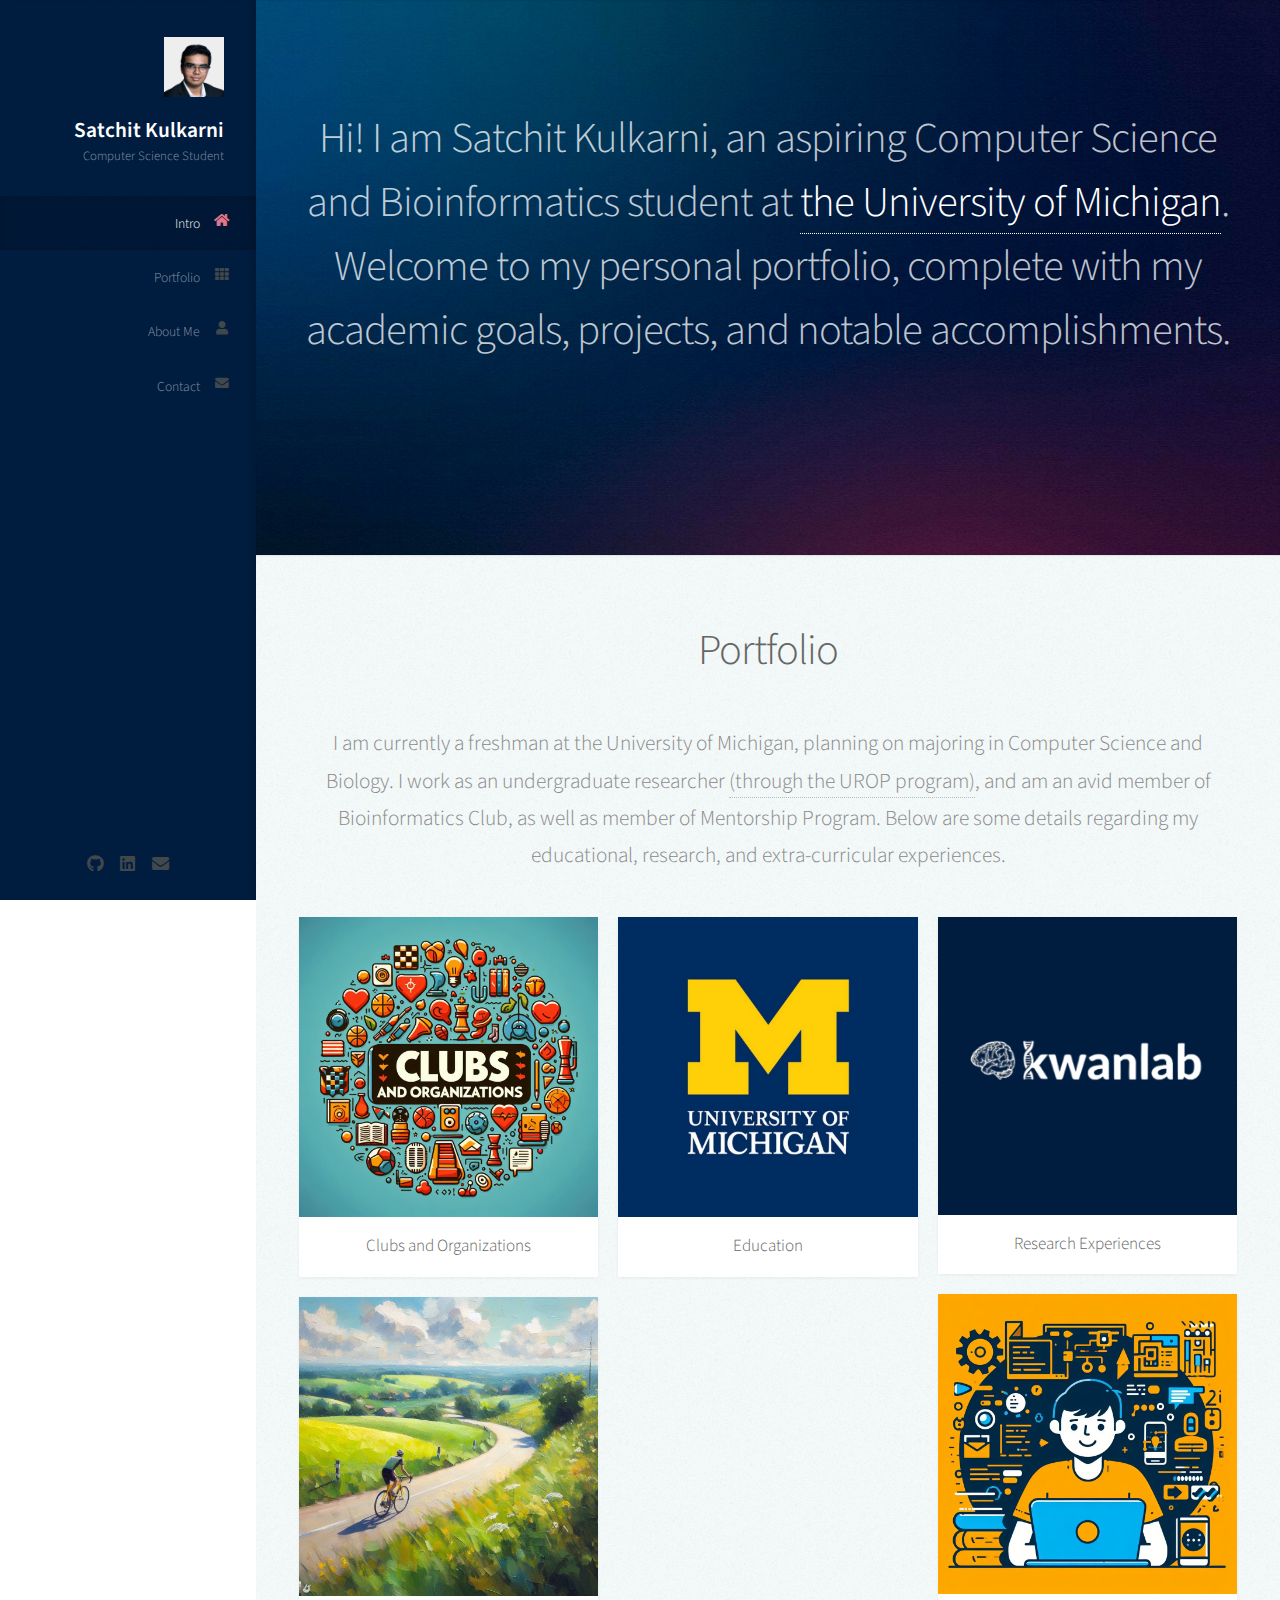
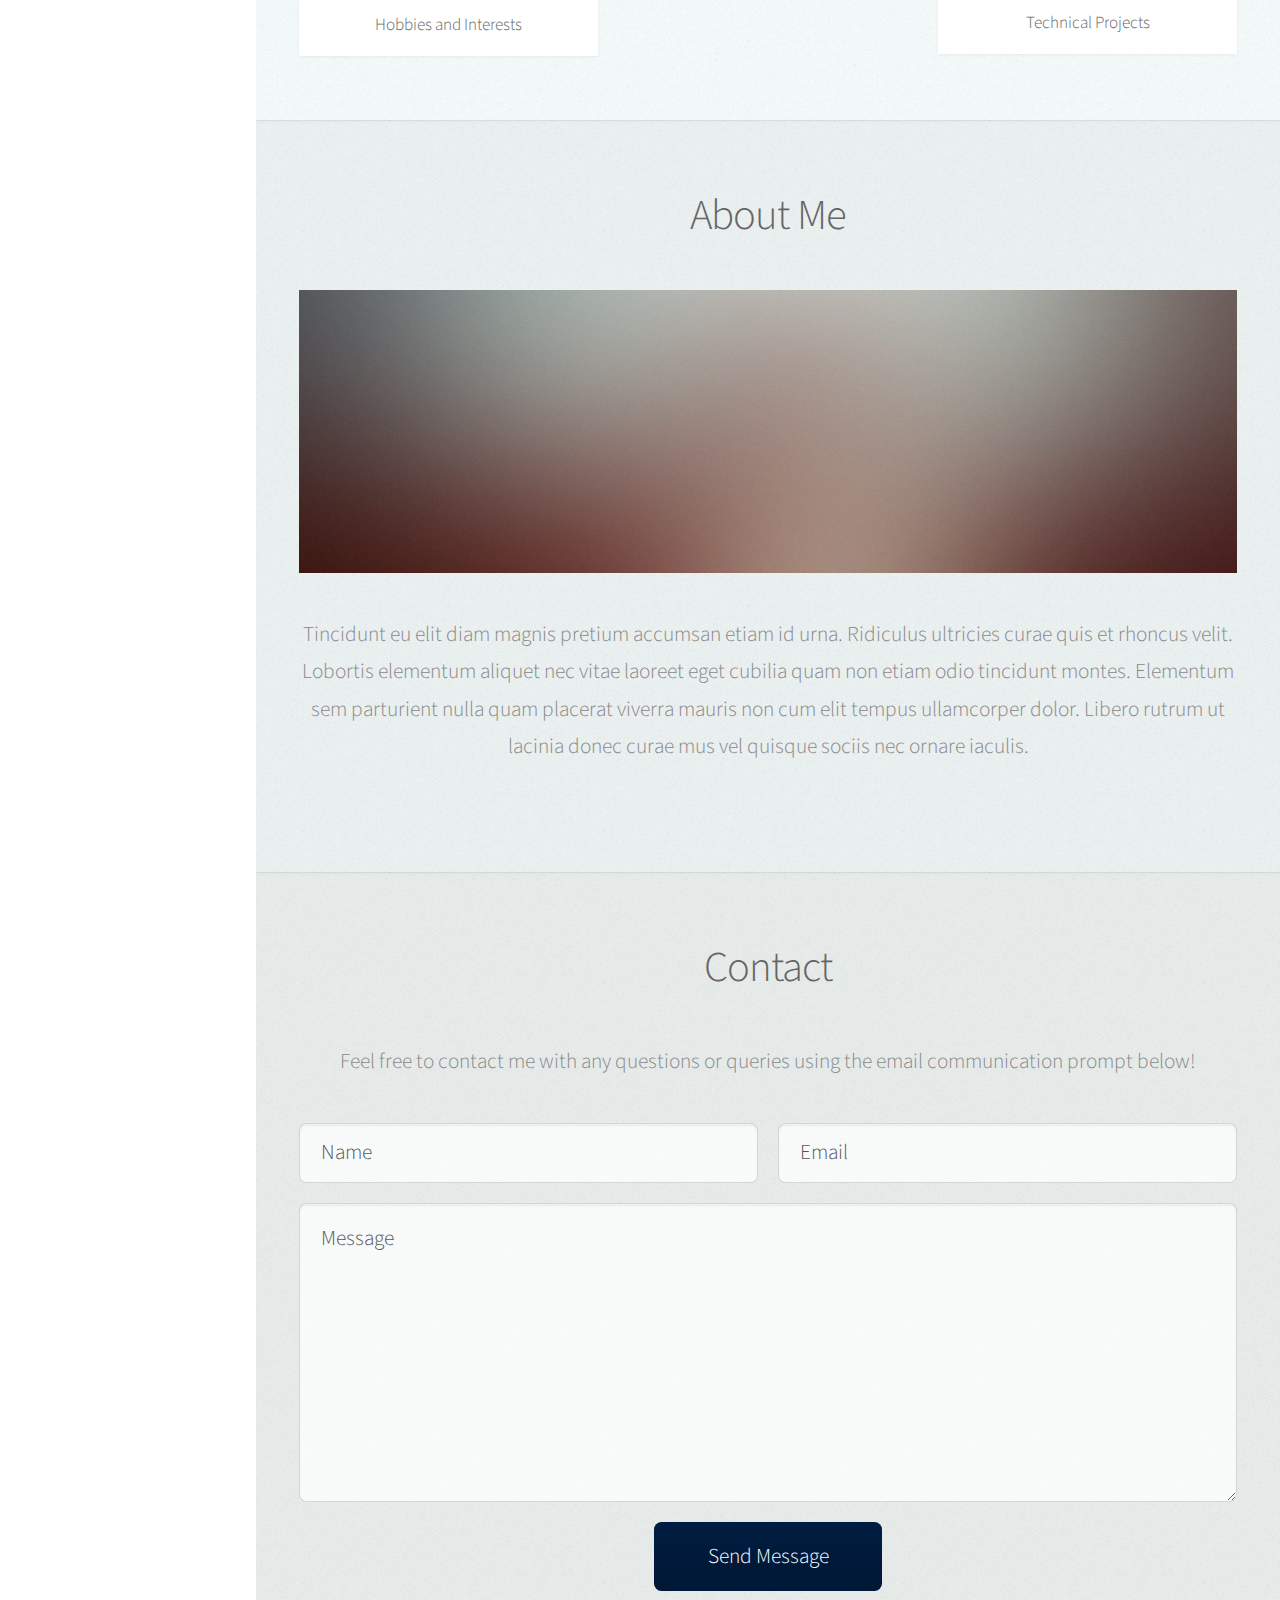
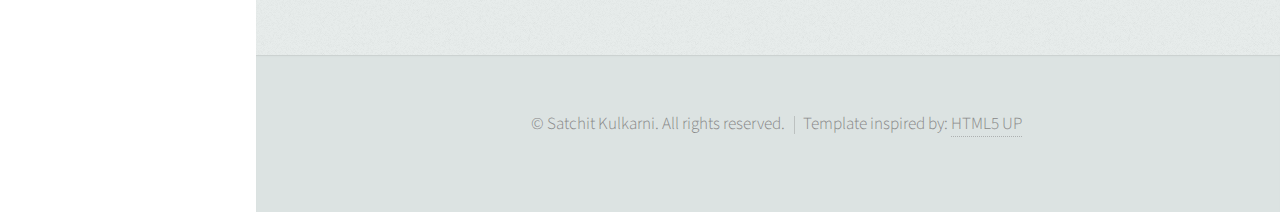
==== index.html @ 72111e25 "contact text edit" ====
<!DOCTYPE HTML>
<!--
	Prologue by HTML5 UP
	html5up.net | @ajlkn
	Free for personal and commercial use under the CCA 3.0 license (html5up.net/license)
-->
<html>
	<head>
		<title>Satchit Kulkarni</title>
		<meta charset="utf-8" />
		<meta name="viewport" content="width=device-width, initial-scale=1, user-scalable=no" />
		<link rel="stylesheet" href="assets/css/main.css" />
	</head>
	<body class="is-preload">

		<!-- Header -->
			<div id="header">

				<div class="top">

					<!-- Logo -->
						<div id="logo">
							<span class="image avatar48"><img src="images/avatar.png" alt="" /></span>
							<h1 id="title">Satchit Kulkarni</h1>
							<p>Computer Science Student</p>
						</div>

					<!-- Nav -->
						<nav id="nav">
							<ul>
								<li><a href="#top" id="top-link"><span class="icon solid fa-home">Intro</span></a></li>
								<li><a href="#portfolio" id="portfolio-link"><span class="icon solid fa-th">Portfolio</span></a></li>
								<li><a href="#about" id="about-link"><span class="icon solid fa-user">About Me</span></a></li>
								<li><a href="#contact" id="contact-link"><span class="icon solid fa-envelope">Contact</span></a></li>
							</ul>
						</nav>

				</div>

				<div class="bottom">

					<!-- Social Icons -->
						<ul class="icons">
							<li><a href="https://github.com/SatchitK" class="icon brands fa-github"><span class="label">Github</span></a></li>
							<li><a href="https://www.linkedin.com/in/satchitk/" class="icon brands fa-linkedin"><span class="label">Linkedin</span></a></li>
							<li><a href="mailto:satchit.pk@gmail.com" class="icon solid fa-envelope"><span class="label">Email</span></a></li>
						</ul>

				</div>

			</div>

		<!-- Main -->
			<div id="main">

				<!-- Intro -->
					<section id="top" class="one dark cover">
						<div class="container">

							<header>
								<h2 class="alt">Hi! I am Satchit Kulkarni</strong>, an aspiring Computer Science and Bioinformatics student at 
									 <a href="https://umich.edu/">the University of Michigan</a>.</a>
								<p>Welcome to my personal portfolio, complete with my academic goals, projects, and notable accomplishments. </p>
							</header>

							<!-- <footer>
								<a href="#portfolio" class="button scrolly">Portfolio</a>
							</footer> -->

						</div>
					</section>

				<!-- Portfolio -->
					<section id="portfolio" class="two">
						<div class="container">

							<header>
								<h2>Portfolio</h2>
							</header>

							<p>I am currently a freshman at the University of Michigan, planning on majoring in Computer Science and Biology. I work as an 
								undergraduate researcher <a href="https://lsa.umich.edu/urop">(through the UROP program)</a>, and am an avid member of Bioinformatics Club, 
								as well as member of Mentorship Program. Below are some details regarding my educational, research, and extra-curricular experiences.
							</p>

							<div class="row">
								<div class="col-4 col-12-mobile">
									<article class="item">
										<a href="#" class="image fit"><img src="images/clubs_orgs_logo.jpeg" alt="" /></a>
										<header>
											<h3>Clubs and Organizations</h3>
										</header>
									</article>
									<article class="item">
										<a href="#" class="image fit"><img src="images/hobbies_interests.jpeg" alt="" /></a>
										<header>
											<h3>Hobbies and Interests</h3>
										</header>
									</article>
								</div>
								<div class="col-4 col-12-mobile">
									<article class="item">
										<a href="#" class="image fit"><img src="images/umich_logo.jpg" alt="" /></a>
										<header>
											<h3>Education</h3>
										</header>
									</article>
									<!-- <article class="item">
										<a href="#" class="image fit"><img src="images/pic05.jpg" alt="" /></a>
										<header>
											<h3></h3>
										</header>
									</article> -->
								</div>
								<div class="col-4 col-12-mobile">
									<article class="item">
										<a href="#" class="image fit"><img src="images/kwanlab_logo.png" alt="" /></a>
										<header>
											<h3>Research Experiences</h3>
										</header>
									</article>
									<article class="item">
										<a href="#" class="image fit"><img src="images/technical_projects.jpeg" alt="" /></a>
										<header>
											<h3>Technical Projects</h3>
										</header>
									</article>
								</div>
							</div>

						</div>
					</section>

				<!-- About Me -->
					<section id="about" class="three">
						<div class="container">

							<header>
								<h2>About Me</h2>
							</header>

							<a href="#" class="image featured"><img src="images/pic08.jpg" alt="" /></a>

							<p>Tincidunt eu elit diam magnis pretium accumsan etiam id urna. Ridiculus
							ultricies curae quis et rhoncus velit. Lobortis elementum aliquet nec vitae
							laoreet eget cubilia quam non etiam odio tincidunt montes. Elementum sem
							parturient nulla quam placerat viverra mauris non cum elit tempus ullamcorper
							dolor. Libero rutrum ut lacinia donec curae mus vel quisque sociis nec
							ornare iaculis.</p>

						</div>
					</section>

				<!-- Contact -->
					<section id="contact" class="four">
						<div class="container">

							<header>
								<h2>Contact</h2>
							</header>

							<p>Feel free to contact me with any questions or queries using the email communication
								prompt below!
							</p>

							<form action="https://formsubmit.co/satchit.pk@gmail.com" method="POST">
								<div class="row">
									<div class="col-6 col-12-mobile"><input type="text" name="name" placeholder="Name" /></div>
									<div class="col-6 col-12-mobile"><input type="text" name="email" placeholder="Email" /></div>
									<div class="col-12">
										<textarea name="message" placeholder="Message"></textarea>
									</div>
									<div class="col-12">
										<input type="submit" value="Send Message" />
									</div>
								</div>
							</form>

						</div>
					</section>

			</div>

		<!-- Footer -->
			<div id="footer">

				<!-- Copyright -->
					<ul class="copyright">
						<li>&copy; Satchit Kulkarni. All rights reserved.</li><li>Template inspired by: <a href="http://html5up.net">HTML5 UP</a></li>
					</ul>

			</div>

		<!-- Scripts -->
			<script src="assets/js/jquery.min.js"></script>
			<script src="assets/js/jquery.scrolly.min.js"></script>
			<script src="assets/js/jquery.scrollex.min.js"></script>
			<script src="assets/js/browser.min.js"></script>
			<script src="assets/js/breakpoints.min.js"></script>
			<script src="assets/js/util.js"></script>
			<script src="assets/js/main.js"></script>

	</body>
</html>
---- assets/css/main.css ----
@import url("fontawesome-all.min.css");
@import url("https://fonts.googleapis.com/css?family=Source+Sans+Pro:300,300italic,400,600");

/*
	Prologue by HTML5 UP
	html5up.net | @ajlkn
	Free for personal and commercial use under the CCA 3.0 license (html5up.net/license)
*/

html, body, div, span, applet, object,
iframe, h1, h2, h3, h4, h5, h6, p, blockquote,
pre, a, abbr, acronym, address, big, cite,
code, del, dfn, em, img, ins, kbd, q, s, samp,
small, strike, strong, sub, sup, tt, var, b,
u, i, center, dl, dt, dd, ol, ul, li, fieldset,
form, label, legend, table, caption, tbody,
tfoot, thead, tr, th, td, article, aside,
canvas, details, embed, figure, figcaption,
footer, header, hgroup, menu, nav, output, ruby,
section, summary, time, mark, audio, video {
	margin: 0;
	padding: 0;
	border: 0;
	font-size: 100%;
	font: inherit;
	vertical-align: baseline;}

article, aside, details, figcaption, figure,
footer, header, hgroup, menu, nav, section {
	display: block;}

body {
	line-height: 1;
}

ol, ul {
	list-style: none;
}

blockquote, q {
	quotes: none;
}

	blockquote:before, blockquote:after, q:before, q:after {
		content: '';
		content: none;
	}

table {
	border-collapse: collapse;
	border-spacing: 0;
}

body {
	-webkit-text-size-adjust: none;
}

mark {
	background-color: transparent;
	color: inherit;
}

input::-moz-focus-inner {
	border: 0;
	padding: 0;
}

input, select, textarea {
	-moz-appearance: none;
	-webkit-appearance: none;
	-ms-appearance: none;
	appearance: none;
}

/* Basic */

	html {
		box-sizing: border-box;
	}

	*, *:before, *:after {
		box-sizing: inherit;
	}

	body {
		background: #fff;
		font-family: 'Source Sans Pro', sans-serif;
		font-size: 19pt;
		font-weight: 300;
		line-height: 1.75em;
		color: #888;
	}

		body.is-preload *, body.is-preload *:before, body.is-preload *:after {
			-moz-animation: none !important;
			-webkit-animation: none !important;
			-ms-animation: none !important;
			animation: none !important;
			-moz-transition: none !important;
			-webkit-transition: none !important;
			-ms-transition: none !important;
			transition: none !important;
		}

	input, textarea, select {
		font-family: 'Source Sans Pro', sans-serif;
		font-size: 19pt;
		font-weight: 300;
		line-height: 1.75em;
		color: #888;
	}

	h1, h2, h3, h4, h5, h6 {
		font-weight: 300;
		color: #666;
		line-height: 1.5em;
	}

	h1 a, h2 a, h3 a, h4 a, h5 a, h6 a {
		color: inherit;
		text-decoration: none;
	}

		h1 a strong, h2 a strong, h3 a strong, h4 a strong, h5 a strong, h6 a strong {
			color: #333;
		}

	h2 {
		font-size: 2em;
		letter-spacing: -1px;
	}

		h2.alt {
			color: #888;
		}

			h2.alt strong {
				color: #666;
			}

	h3 {
		font-size: 1.5em;
	}

	header {
		margin: 0 0 2em 0;
	}

		header > p {
			margin: 1em 0 0 0;
		}

	footer {
		margin: 2em 0 0 0;
	}

	strong, b {
		font-weight: 300;
		color: #666;
	}

	em, i {
		font-style: italic;
	}

	a {
		text-decoration: none;
		color: inherit;
		border-bottom: dotted 1px rgba(128, 128, 128, 0.5);
		-moz-transition: color 0.35s ease-in-out, border-bottom-color 0.35s ease-in-out;
		-webkit-transition: color 0.35s ease-in-out, border-bottom-color 0.35s ease-in-out;
		-ms-transition: color 0.35s ease-in-out, border-bottom-color 0.35s ease-in-out;
		transition: color 0.35s ease-in-out, border-bottom-color 0.35s ease-in-out;
		outline: 0;
	}

		a:hover {
			color: #E27689;
			border-bottom-color: rgba(255, 255, 255, 0);
		}

	sub {
		position: relative;
		top: 0.5em;
		font-size: 0.8em;
	}

	sup {
		position: relative;
		top: -0.5em;
		font-size: 0.8em;
	}

	hr {
		border: 0;
		border-top: solid 1px #ddd;
	}

	blockquote {
		border-left: solid 0.5em #ddd;
		padding: 1em 0 1em 2em;
		font-style: italic;
	}

	p, ul, ol, dl, table {
		margin-bottom: 2em;
	}

	br.clear {
		clear: both;
	}

/* Container */

	.container {
		margin: 0 auto;
		max-width: 100%;
		width: 1400px;
	}

		@media screen and (min-width: 961px) and (max-width: 1880px) {

			.container {
				width: 1200px;
			}

		}

		@media screen and (min-width: 961px) and (max-width: 1620px) {

			.container {
				width: 960px;
			}

		}

		@media screen and (min-width: 961px) and (max-width: 1320px) {

			.container {
				width: 100%;
			}

		}

		@media screen and (max-width: 960px) {

			.container {
				width: 100%;
			}

		}

		@media screen and (max-width: 736px) {

			.container {
				width: 100%;
			}

		}

/* Row */

	.row {
		display: flex;
		flex-wrap: wrap;
		box-sizing: border-box;
		align-items: stretch;
	}

		.row > * {
			box-sizing: border-box;
		}

		.row.gtr-uniform > * > :last-child {
			margin-bottom: 0;
		}

		.row.aln-left {
			justify-content: flex-start;
		}

		.row.aln-center {
			justify-content: center;
		}

		.row.aln-right {
			justify-content: flex-end;
		}

		.row.aln-top {
			align-items: flex-start;
		}

		.row.aln-middle {
			align-items: center;
		}

		.row.aln-bottom {
			align-items: flex-end;
		}

		.row > .imp {
			order: -1;
		}

		.row > .col-1 {
			width: 8.33333%;
		}

		.row > .off-1 {
			margin-left: 8.33333%;
		}

		.row > .col-2 {
			width: 16.66667%;
		}

		.row > .off-2 {
			margin-left: 16.66667%;
		}

		.row > .col-3 {
			width: 25%;
		}

		.row > .off-3 {
			margin-left: 25%;
		}

		.row > .col-4 {
			width: 33.33333%;
		}

		.row > .off-4 {
			margin-left: 33.33333%;
		}

		.row > .col-5 {
			width: 41.66667%;
		}

		.row > .off-5 {
			margin-left: 41.66667%;
		}

		.row > .col-6 {
			width: 50%;
		}

		.row > .off-6 {
			margin-left: 50%;
		}

		.row > .col-7 {
			width: 58.33333%;
		}

		.row > .off-7 {
			margin-left: 58.33333%;
		}

		.row > .col-8 {
			width: 66.66667%;
		}

		.row > .off-8 {
			margin-left: 66.66667%;
		}

		.row > .col-9 {
			width: 75%;
		}

		.row > .off-9 {
			margin-left: 75%;
		}

		.row > .col-10 {
			width: 83.33333%;
		}

		.row > .off-10 {
			margin-left: 83.33333%;
		}

		.row > .col-11 {
			width: 91.66667%;
		}

		.row > .off-11 {
			margin-left: 91.66667%;
		}

		.row > .col-12 {
			width: 100%;
		}

		.row > .off-12 {
			margin-left: 100%;
		}

		.row.gtr-0 {
			margin-top: 0px;
			margin-left: 0px;
		}

			.row.gtr-0 > * {
				padding: 0px 0 0 0px;
			}

			.row.gtr-0.gtr-uniform {
				margin-top: 0px;
			}

				.row.gtr-0.gtr-uniform > * {
					padding-top: 0px;
				}

		.row.gtr-25 {
			margin-top: -10px;
			margin-left: -10px;
		}

			.row.gtr-25 > * {
				padding: 10px 0 0 10px;
			}

			.row.gtr-25.gtr-uniform {
				margin-top: -10px;
			}

				.row.gtr-25.gtr-uniform > * {
					padding-top: 10px;
				}

		.row.gtr-50 {
			margin-top: -20px;
			margin-left: -20px;
		}

			.row.gtr-50 > * {
				padding: 20px 0 0 20px;
			}

			.row.gtr-50.gtr-uniform {
				margin-top: -20px;
			}

				.row.gtr-50.gtr-uniform > * {
					padding-top: 20px;
				}

		.row {
			margin-top: -40px;
			margin-left: -40px;
		}

			.row > * {
				padding: 40px 0 0 40px;
			}

			.row.gtr-uniform {
				margin-top: -40px;
			}

				.row.gtr-uniform > * {
					padding-top: 40px;
				}

		.row.gtr-150 {
			margin-top: -60px;
			margin-left: -60px;
		}

			.row.gtr-150 > * {
				padding: 60px 0 0 60px;
			}

			.row.gtr-150.gtr-uniform {
				margin-top: -60px;
			}

				.row.gtr-150.gtr-uniform > * {
					padding-top: 60px;
				}

		.row.gtr-200 {
			margin-top: -80px;
			margin-left: -80px;
		}

			.row.gtr-200 > * {
				padding: 80px 0 0 80px;
			}

			.row.gtr-200.gtr-uniform {
				margin-top: -80px;
			}

				.row.gtr-200.gtr-uniform > * {
					padding-top: 80px;
				}

		@media screen and (min-width: 961px) and (max-width: 1880px) {

			.row {
				display: flex;
				flex-wrap: wrap;
				box-sizing: border-box;
				align-items: stretch;
			}

				.row > * {
					box-sizing: border-box;
				}

				.row.gtr-uniform > * > :last-child {
					margin-bottom: 0;
				}

				.row.aln-left {
					justify-content: flex-start;
				}

				.row.aln-center {
					justify-content: center;
				}

				.row.aln-right {
					justify-content: flex-end;
				}

				.row.aln-top {
					align-items: flex-start;
				}

				.row.aln-middle {
					align-items: center;
				}

				.row.aln-bottom {
					align-items: flex-end;
				}

				.row > .imp-wide {
					order: -1;
				}

				.row > .col-1-wide {
					width: 8.33333%;
				}

				.row > .off-1-wide {
					margin-left: 8.33333%;
				}

				.row > .col-2-wide {
					width: 16.66667%;
				}

				.row > .off-2-wide {
					margin-left: 16.66667%;
				}

				.row > .col-3-wide {
					width: 25%;
				}

				.row > .off-3-wide {
					margin-left: 25%;
				}

				.row > .col-4-wide {
					width: 33.33333%;
				}

				.row > .off-4-wide {
					margin-left: 33.33333%;
				}

				.row > .col-5-wide {
					width: 41.66667%;
				}

				.row > .off-5-wide {
					margin-left: 41.66667%;
				}

				.row > .col-6-wide {
					width: 50%;
				}

				.row > .off-6-wide {
					margin-left: 50%;
				}

				.row > .col-7-wide {
					width: 58.33333%;
				}

				.row > .off-7-wide {
					margin-left: 58.33333%;
				}

				.row > .col-8-wide {
					width: 66.66667%;
				}

				.row > .off-8-wide {
					margin-left: 66.66667%;
				}

				.row > .col-9-wide {
					width: 75%;
				}

				.row > .off-9-wide {
					margin-left: 75%;
				}

				.row > .col-10-wide {
					width: 83.33333%;
				}

				.row > .off-10-wide {
					margin-left: 83.33333%;
				}

				.row > .col-11-wide {
					width: 91.66667%;
				}

				.row > .off-11-wide {
					margin-left: 91.66667%;
				}

				.row > .col-12-wide {
					width: 100%;
				}

				.row > .off-12-wide {
					margin-left: 100%;
				}

				.row.gtr-0 {
					margin-top: 0px;
					margin-left: 0px;
				}

					.row.gtr-0 > * {
						padding: 0px 0 0 0px;
					}

					.row.gtr-0.gtr-uniform {
						margin-top: 0px;
					}

						.row.gtr-0.gtr-uniform > * {
							padding-top: 0px;
						}

				.row.gtr-25 {
					margin-top: -10px;
					margin-left: -10px;
				}

					.row.gtr-25 > * {
						padding: 10px 0 0 10px;
					}

					.row.gtr-25.gtr-uniform {
						margin-top: -10px;
					}

						.row.gtr-25.gtr-uniform > * {
							padding-top: 10px;
						}

				.row.gtr-50 {
					margin-top: -20px;
					margin-left: -20px;
				}

					.row.gtr-50 > * {
						padding: 20px 0 0 20px;
					}

					.row.gtr-50.gtr-uniform {
						margin-top: -20px;
					}

						.row.gtr-50.gtr-uniform > * {
							padding-top: 20px;
						}

				.row {
					margin-top: -40px;
					margin-left: -40px;
				}

					.row > * {
						padding: 40px 0 0 40px;
					}

					.row.gtr-uniform {
						margin-top: -40px;
					}

						.row.gtr-uniform > * {
							padding-top: 40px;
						}

				.row.gtr-150 {
					margin-top: -60px;
					margin-left: -60px;
				}

					.row.gtr-150 > * {
						padding: 60px 0 0 60px;
					}

					.row.gtr-150.gtr-uniform {
						margin-top: -60px;
					}

						.row.gtr-150.gtr-uniform > * {
							padding-top: 60px;
						}

				.row.gtr-200 {
					margin-top: -80px;
					margin-left: -80px;
				}

					.row.gtr-200 > * {
						padding: 80px 0 0 80px;
					}

					.row.gtr-200.gtr-uniform {
						margin-top: -80px;
					}

						.row.gtr-200.gtr-uniform > * {
							padding-top: 80px;
						}

		}

		@media screen and (min-width: 961px) and (max-width: 1620px) {

			.row {
				display: flex;
				flex-wrap: wrap;
				box-sizing: border-box;
				align-items: stretch;
			}

				.row > * {
					box-sizing: border-box;
				}

				.row.gtr-uniform > * > :last-child {
					margin-bottom: 0;
				}

				.row.aln-left {
					justify-content: flex-start;
				}

				.row.aln-center {
					justify-content: center;
				}

				.row.aln-right {
					justify-content: flex-end;
				}

				.row.aln-top {
					align-items: flex-start;
				}

				.row.aln-middle {
					align-items: center;
				}

				.row.aln-bottom {
					align-items: flex-end;
				}

				.row > .imp-normal {
					order: -1;
				}

				.row > .col-1-normal {
					width: 8.33333%;
				}

				.row > .off-1-normal {
					margin-left: 8.33333%;
				}

				.row > .col-2-normal {
					width: 16.66667%;
				}

				.row > .off-2-normal {
					margin-left: 16.66667%;
				}

				.row > .col-3-normal {
					width: 25%;
				}

				.row > .off-3-normal {
					margin-left: 25%;
				}

				.row > .col-4-normal {
					width: 33.33333%;
				}

				.row > .off-4-normal {
					margin-left: 33.33333%;
				}

				.row > .col-5-normal {
					width: 41.66667%;
				}

				.row > .off-5-normal {
					margin-left: 41.66667%;
				}

				.row > .col-6-normal {
					width: 50%;
				}

				.row > .off-6-normal {
					margin-left: 50%;
				}

				.row > .col-7-normal {
					width: 58.33333%;
				}

				.row > .off-7-normal {
					margin-left: 58.33333%;
				}

				.row > .col-8-normal {
					width: 66.66667%;
				}

				.row > .off-8-normal {
					margin-left: 66.66667%;
				}

				.row > .col-9-normal {
					width: 75%;
				}

				.row > .off-9-normal {
					margin-left: 75%;
				}

				.row > .col-10-normal {
					width: 83.33333%;
				}

				.row > .off-10-normal {
					margin-left: 83.33333%;
				}

				.row > .col-11-normal {
					width: 91.66667%;
				}

				.row > .off-11-normal {
					margin-left: 91.66667%;
				}

				.row > .col-12-normal {
					width: 100%;
				}

				.row > .off-12-normal {
					margin-left: 100%;
				}

				.row.gtr-0 {
					margin-top: 0px;
					margin-left: 0px;
				}

					.row.gtr-0 > * {
						padding: 0px 0 0 0px;
					}

					.row.gtr-0.gtr-uniform {
						margin-top: 0px;
					}

						.row.gtr-0.gtr-uniform > * {
							padding-top: 0px;
						}

				.row.gtr-25 {
					margin-top: -10px;
					margin-left: -10px;
				}

					.row.gtr-25 > * {
						padding: 10px 0 0 10px;
					}

					.row.gtr-25.gtr-uniform {
						margin-top: -10px;
					}

						.row.gtr-25.gtr-uniform > * {
							padding-top: 10px;
						}

				.row.gtr-50 {
					margin-top: -20px;
					margin-left: -20px;
				}

					.row.gtr-50 > * {
						padding: 20px 0 0 20px;
					}

					.row.gtr-50.gtr-uniform {
						margin-top: -20px;
					}

						.row.gtr-50.gtr-uniform > * {
							padding-top: 20px;
						}

				.row {
					margin-top: -40px;
					margin-left: -40px;
				}

					.row > * {
						padding: 40px 0 0 40px;
					}

					.row.gtr-uniform {
						margin-top: -40px;
					}

						.row.gtr-uniform > * {
							padding-top: 40px;
						}

				.row.gtr-150 {
					margin-top: -60px;
					margin-left: -60px;
				}

					.row.gtr-150 > * {
						padding: 60px 0 0 60px;
					}

					.row.gtr-150.gtr-uniform {
						margin-top: -60px;
					}

						.row.gtr-150.gtr-uniform > * {
							padding-top: 60px;
						}

				.row.gtr-200 {
					margin-top: -80px;
					margin-left: -80px;
				}

					.row.gtr-200 > * {
						padding: 80px 0 0 80px;
					}

					.row.gtr-200.gtr-uniform {
						margin-top: -80px;
					}

						.row.gtr-200.gtr-uniform > * {
							padding-top: 80px;
						}

		}

		@media screen and (min-width: 961px) and (max-width: 1320px) {

			.row {
				display: flex;
				flex-wrap: wrap;
				box-sizing: border-box;
				align-items: stretch;
			}

				.row > * {
					box-sizing: border-box;
				}

				.row.gtr-uniform > * > :last-child {
					margin-bottom: 0;
				}

				.row.aln-left {
					justify-content: flex-start;
				}

				.row.aln-center {
					justify-content: center;
				}

				.row.aln-right {
					justify-content: flex-end;
				}

				.row.aln-top {
					align-items: flex-start;
				}

				.row.aln-middle {
					align-items: center;
				}

				.row.aln-bottom {
					align-items: flex-end;
				}

				.row > .imp-narrow {
					order: -1;
				}

				.row > .col-1-narrow {
					width: 8.33333%;
				}

				.row > .off-1-narrow {
					margin-left: 8.33333%;
				}

				.row > .col-2-narrow {
					width: 16.66667%;
				}

				.row > .off-2-narrow {
					margin-left: 16.66667%;
				}

				.row > .col-3-narrow {
					width: 25%;
				}

				.row > .off-3-narrow {
					margin-left: 25%;
				}

				.row > .col-4-narrow {
					width: 33.33333%;
				}

				.row > .off-4-narrow {
					margin-left: 33.33333%;
				}

				.row > .col-5-narrow {
					width: 41.66667%;
				}

				.row > .off-5-narrow {
					margin-left: 41.66667%;
				}

				.row > .col-6-narrow {
					width: 50%;
				}

				.row > .off-6-narrow {
					margin-left: 50%;
				}

				.row > .col-7-narrow {
					width: 58.33333%;
				}

				.row > .off-7-narrow {
					margin-left: 58.33333%;
				}

				.row > .col-8-narrow {
					width: 66.66667%;
				}

				.row > .off-8-narrow {
					margin-left: 66.66667%;
				}

				.row > .col-9-narrow {
					width: 75%;
				}

				.row > .off-9-narrow {
					margin-left: 75%;
				}

				.row > .col-10-narrow {
					width: 83.33333%;
				}

				.row > .off-10-narrow {
					margin-left: 83.33333%;
				}

				.row > .col-11-narrow {
					width: 91.66667%;
				}

				.row > .off-11-narrow {
					margin-left: 91.66667%;
				}

				.row > .col-12-narrow {
					width: 100%;
				}

				.row > .off-12-narrow {
					margin-left: 100%;
				}

				.row.gtr-0 {
					margin-top: 0px;
					margin-left: 0px;
				}

					.row.gtr-0 > * {
						padding: 0px 0 0 0px;
					}

					.row.gtr-0.gtr-uniform {
						margin-top: 0px;
					}

						.row.gtr-0.gtr-uniform > * {
							padding-top: 0px;
						}

				.row.gtr-25 {
					margin-top: -5px;
					margin-left: -5px;
				}

					.row.gtr-25 > * {
						padding: 5px 0 0 5px;
					}

					.row.gtr-25.gtr-uniform {
						margin-top: -5px;
					}

						.row.gtr-25.gtr-uniform > * {
							padding-top: 5px;
						}

				.row.gtr-50 {
					margin-top: -10px;
					margin-left: -10px;
				}

					.row.gtr-50 > * {
						padding: 10px 0 0 10px;
					}

					.row.gtr-50.gtr-uniform {
						margin-top: -10px;
					}

						.row.gtr-50.gtr-uniform > * {
							padding-top: 10px;
						}

				.row {
					margin-top: -20px;
					margin-left: -20px;
				}

					.row > * {
						padding: 20px 0 0 20px;
					}

					.row.gtr-uniform {
						margin-top: -20px;
					}

						.row.gtr-uniform > * {
							padding-top: 20px;
						}

				.row.gtr-150 {
					margin-top: -30px;
					margin-left: -30px;
				}

					.row.gtr-150 > * {
						padding: 30px 0 0 30px;
					}

					.row.gtr-150.gtr-uniform {
						margin-top: -30px;
					}

						.row.gtr-150.gtr-uniform > * {
							padding-top: 30px;
						}

				.row.gtr-200 {
					margin-top: -40px;
					margin-left: -40px;
				}

					.row.gtr-200 > * {
						padding: 40px 0 0 40px;
					}

					.row.gtr-200.gtr-uniform {
						margin-top: -40px;
					}

						.row.gtr-200.gtr-uniform > * {
							padding-top: 40px;
						}

		}

		@media screen and (max-width: 960px) {

			.row {
				display: flex;
				flex-wrap: wrap;
				box-sizing: border-box;
				align-items: stretch;
			}

				.row > * {
					box-sizing: border-box;
				}

				.row.gtr-uniform > * > :last-child {
					margin-bottom: 0;
				}

				.row.aln-left {
					justify-content: flex-start;
				}

				.row.aln-center {
					justify-content: center;
				}

				.row.aln-right {
					justify-content: flex-end;
				}

				.row.aln-top {
					align-items: flex-start;
				}

				.row.aln-middle {
					align-items: center;
				}

				.row.aln-bottom {
					align-items: flex-end;
				}

				.row > .imp-narrower {
					order: -1;
				}

				.row > .col-1-narrower {
					width: 8.33333%;
				}

				.row > .off-1-narrower {
					margin-left: 8.33333%;
				}

				.row > .col-2-narrower {
					width: 16.66667%;
				}

				.row > .off-2-narrower {
					margin-left: 16.66667%;
				}

				.row > .col-3-narrower {
					width: 25%;
				}

				.row > .off-3-narrower {
					margin-left: 25%;
				}

				.row > .col-4-narrower {
					width: 33.33333%;
				}

				.row > .off-4-narrower {
					margin-left: 33.33333%;
				}

				.row > .col-5-narrower {
					width: 41.66667%;
				}

				.row > .off-5-narrower {
					margin-left: 41.66667%;
				}

				.row > .col-6-narrower {
					width: 50%;
				}

				.row > .off-6-narrower {
					margin-left: 50%;
				}

				.row > .col-7-narrower {
					width: 58.33333%;
				}

				.row > .off-7-narrower {
					margin-left: 58.33333%;
				}

				.row > .col-8-narrower {
					width: 66.66667%;
				}

				.row > .off-8-narrower {
					margin-left: 66.66667%;
				}

				.row > .col-9-narrower {
					width: 75%;
				}

				.row > .off-9-narrower {
					margin-left: 75%;
				}

				.row > .col-10-narrower {
					width: 83.33333%;
				}

				.row > .off-10-narrower {
					margin-left: 83.33333%;
				}

				.row > .col-11-narrower {
					width: 91.66667%;
				}

				.row > .off-11-narrower {
					margin-left: 91.66667%;
				}

				.row > .col-12-narrower {
					width: 100%;
				}

				.row > .off-12-narrower {
					margin-left: 100%;
				}

				.row.gtr-0 {
					margin-top: 0px;
					margin-left: 0px;
				}

					.row.gtr-0 > * {
						padding: 0px 0 0 0px;
					}

					.row.gtr-0.gtr-uniform {
						margin-top: 0px;
					}

						.row.gtr-0.gtr-uniform > * {
							padding-top: 0px;
						}

				.row.gtr-25 {
					margin-top: -5px;
					margin-left: -5px;
				}

					.row.gtr-25 > * {
						padding: 5px 0 0 5px;
					}

					.row.gtr-25.gtr-uniform {
						margin-top: -5px;
					}

						.row.gtr-25.gtr-uniform > * {
							padding-top: 5px;
						}

				.row.gtr-50 {
					margin-top: -10px;
					margin-left: -10px;
				}

					.row.gtr-50 > * {
						padding: 10px 0 0 10px;
					}

					.row.gtr-50.gtr-uniform {
						margin-top: -10px;
					}

						.row.gtr-50.gtr-uniform > * {
							padding-top: 10px;
						}

				.row {
					margin-top: -20px;
					margin-left: -20px;
				}

					.row > * {
						padding: 20px 0 0 20px;
					}

					.row.gtr-uniform {
						margin-top: -20px;
					}

						.row.gtr-uniform > * {
							padding-top: 20px;
						}

				.row.gtr-150 {
					margin-top: -30px;
					margin-left: -30px;
				}

					.row.gtr-150 > * {
						padding: 30px 0 0 30px;
					}

					.row.gtr-150.gtr-uniform {
						margin-top: -30px;
					}

						.row.gtr-150.gtr-uniform > * {
							padding-top: 30px;
						}

				.row.gtr-200 {
					margin-top: -40px;
					margin-left: -40px;
				}

					.row.gtr-200 > * {
						padding: 40px 0 0 40px;
					}

					.row.gtr-200.gtr-uniform {
						margin-top: -40px;
					}

						.row.gtr-200.gtr-uniform > * {
							padding-top: 40px;
						}

		}

		@media screen and (max-width: 736px) {

			.row {
				display: flex;
				flex-wrap: wrap;
				box-sizing: border-box;
				align-items: stretch;
			}

				.row > * {
					box-sizing: border-box;
				}

				.row.gtr-uniform > * > :last-child {
					margin-bottom: 0;
				}

				.row.aln-left {
					justify-content: flex-start;
				}

				.row.aln-center {
					justify-content: center;
				}

				.row.aln-right {
					justify-content: flex-end;
				}

				.row.aln-top {
					align-items: flex-start;
				}

				.row.aln-middle {
					align-items: center;
				}

				.row.aln-bottom {
					align-items: flex-end;
				}

				.row > .imp-mobile {
					order: -1;
				}

				.row > .col-1-mobile {
					width: 8.33333%;
				}

				.row > .off-1-mobile {
					margin-left: 8.33333%;
				}

				.row > .col-2-mobile {
					width: 16.66667%;
				}

				.row > .off-2-mobile {
					margin-left: 16.66667%;
				}

				.row > .col-3-mobile {
					width: 25%;
				}

				.row > .off-3-mobile {
					margin-left: 25%;
				}

				.row > .col-4-mobile {
					width: 33.33333%;
				}

				.row > .off-4-mobile {
					margin-left: 33.33333%;
				}

				.row > .col-5-mobile {
					width: 41.66667%;
				}

				.row > .off-5-mobile {
					margin-left: 41.66667%;
				}

				.row > .col-6-mobile {
					width: 50%;
				}

				.row > .off-6-mobile {
					margin-left: 50%;
				}

				.row > .col-7-mobile {
					width: 58.33333%;
				}

				.row > .off-7-mobile {
					margin-left: 58.33333%;
				}

				.row > .col-8-mobile {
					width: 66.66667%;
				}

				.row > .off-8-mobile {
					margin-left: 66.66667%;
				}

				.row > .col-9-mobile {
					width: 75%;
				}

				.row > .off-9-mobile {
					margin-left: 75%;
				}

				.row > .col-10-mobile {
					width: 83.33333%;
				}

				.row > .off-10-mobile {
					margin-left: 83.33333%;
				}

				.row > .col-11-mobile {
					width: 91.66667%;
				}

				.row > .off-11-mobile {
					margin-left: 91.66667%;
				}

				.row > .col-12-mobile {
					width: 100%;
				}

				.row > .off-12-mobile {
					margin-left: 100%;
				}

				.row.gtr-0 {
					margin-top: 0px;
					margin-left: 0px;
				}

					.row.gtr-0 > * {
						padding: 0px 0 0 0px;
					}

					.row.gtr-0.gtr-uniform {
						margin-top: 0px;
					}

						.row.gtr-0.gtr-uniform > * {
							padding-top: 0px;
						}

				.row.gtr-25 {
					margin-top: -5px;
					margin-left: -5px;
				}

					.row.gtr-25 > * {
						padding: 5px 0 0 5px;
					}

					.row.gtr-25.gtr-uniform {
						margin-top: -5px;
					}

						.row.gtr-25.gtr-uniform > * {
							padding-top: 5px;
						}

				.row.gtr-50 {
					margin-top: -10px;
					margin-left: -10px;
				}

					.row.gtr-50 > * {
						padding: 10px 0 0 10px;
					}

					.row.gtr-50.gtr-uniform {
						margin-top: -10px;
					}

						.row.gtr-50.gtr-uniform > * {
							padding-top: 10px;
						}

				.row {
					margin-top: -20px;
					margin-left: -20px;
				}

					.row > * {
						padding: 20px 0 0 20px;
					}

					.row.gtr-uniform {
						margin-top: -20px;
					}

						.row.gtr-uniform > * {
							padding-top: 20px;
						}

				.row.gtr-150 {
					margin-top: -30px;
					margin-left: -30px;
				}

					.row.gtr-150 > * {
						padding: 30px 0 0 30px;
					}

					.row.gtr-150.gtr-uniform {
						margin-top: -30px;
					}

						.row.gtr-150.gtr-uniform > * {
							padding-top: 30px;
						}

				.row.gtr-200 {
					margin-top: -40px;
					margin-left: -40px;
				}

					.row.gtr-200 > * {
						padding: 40px 0 0 40px;
					}

					.row.gtr-200.gtr-uniform {
						margin-top: -40px;
					}

						.row.gtr-200.gtr-uniform > * {
							padding-top: 40px;
						}

		}

/* Sections/Article */

	section, article {
		margin-bottom: 3em;
	}

		section > :last-child,
		section > .container, section:last-child, article > :last-child,
		article > .container, article:last-child {
			margin-bottom: 0;
		}

		.row > section, .row > article {
			margin-bottom: 0;
		}

/* Image */

	.image {
		display: inline-block;
		border: 0;
	}

		.image img {
			display: block;
			width: 100%;
		}

		.image.avatar48 {
			width: 60px;
			height: 60px;
			background: #f00;
		}

			.image.avatar48 img {
				width: 60px;
				height: 60px;
			}

		.image.fit {
			display: block;
			width: 100%;
		}

		.image.research {
			width: 425px;
			height: 425px;
			background: #001d40;	
		}

		.image.featured {
			display: block;
			width: 100%;
			margin: 0 0 2em 0;
		}

		.image.left {
			float: left;
			margin: 0 2em 2em 0;
		}

		.image.centered {
			display: block;
			margin: 0 0 2em 0;
		}

			.image.centered img {
				margin: 0 auto;
				width: auto;
			}

/* List */

	ul {
		list-style: disc;
		padding-left: 1em;
	}

		ul li {
			padding-left: 0.5em;
		}

	ol {
		list-style: decimal;
		padding-left: 1.25em;
	}

		ol li {
			padding-left: 0.25em;
		}

/* Icons */

	ul.icons {
		cursor: default;
		list-style: none;
		padding-left: 0;
	}

		ul.icons li {
			display: inline-block;
			padding-left: 0;
		}

		ul.icons a {
			display: inline-block;
			width: 2em;
			height: 2em;
			line-height: 2em;
			text-align: center;
			border: 0;
		}

/* Form */

	form label {
		display: block;
		text-align: left;
		margin-bottom: 0.5em;
	}

	form input[type="text"],
	form input[type="email"],
	form input[type="password"],
	form select,
	form textarea {
		position: relative;
		-webkit-appearance: none;
		display: block;
		border: 0;
		outline: 0;
		background: #fff;
		background: rgba(255, 255, 255, 0.75);
		width: 100%;
		border-radius: 0.35em;
		padding: 0.75em 1em 0.75em 1em;
		box-shadow: inset 0 0.1em 0.1em 0 rgba(0, 0, 0, 0.05);
		border: solid 1px rgba(0, 0, 0, 0.15);
		-moz-transition: all 0.35s ease-in-out;
		-webkit-transition: all 0.35s ease-in-out;
		-ms-transition: all 0.35s ease-in-out;
		transition: all 0.35s ease-in-out;
	}

		form input[type="text"]:focus,
		form input[type="email"]:focus,
		form input[type="password"]:focus,
		form select:focus,
		form textarea:focus {
			box-shadow: 0 0 2px 1px #8ebebc;
			background: #fff;
		}

	form input[type="text"],
	form input[type="email"],
	form input[type="password"],
	form select {
		line-height: 1.25em;
	}

	form textarea {
		min-height: 14em;
	}

	form ::-webkit-input-placeholder {
		color: #555 !important;
	}

	form :-moz-placeholder {
		color: #555 !important;
	}

	form ::-moz-placeholder {
		color: #555 !important;
	}

	form :-ms-input-placeholder {
		color: #555 !important;
	}

	form ::-moz-focus-inner {
		border: 0;
	}

/* Table */

	table {
		width: 100%;
		text-align: left;
	}

		table tbody tr:nth-child(2n+2) {
			background: #f4f4f4;
		}

		table td {
			padding: 0.5em 1em 0.5em 1em;
		}

		table th {
			text-align: left;
			padding: 0.5em 1em 0.5em 1em;
			color: #fff;
			background: #222729 url("images/overlay.png");
		}

		table thead {
			background: #444;
			color: #fff;
		}

		table tfoot {
			background: #eee;
		}

/* Button */

	input[type="button"],
	input[type="submit"],
	input[type="reset"],
	button,
	.button {
		position: relative;
		display: inline-block;
		border-radius: 0.35em;
		color: #fff !important;
		text-decoration: none;
		padding: 0.75em 2.5em 0.75em 2.5em;
		background-color: #001d41;
		border: 0;
		cursor: pointer;
		background-image: -moz-linear-gradient(top, rgba(0, 0, 0, 0), rgba(0, 0, 0, 0.15)), url("images/overlay.png");
		background-image: -webkit-linear-gradient(top, rgba(0, 0, 0, 0), rgba(0, 0, 0, 0.15)), url("images/overlay.png");
		background-image: -ms-linear-gradient(top, rgba(0, 0, 0, 0), rgba(0, 0, 0, 0.15)), url("images/overlay.png");
		background-image: linear-gradient(top, rgba(0, 0, 0, 0), rgba(0, 0, 0, 0.15)), url("images/overlay.png");
		-moz-transition: background-color 0.35s ease-in-out;
		-webkit-transition: background-color 0.35s ease-in-out;
		-ms-transition: background-color 0.35s ease-in-out;
		transition: background-color 0.35s ease-in-out;
	}

		input[type="button"]:hover,
		input[type="submit"]:hover,
		input[type="reset"]:hover,
		button:hover,
		.button:hover {
			background-color: #9ececc;
		}

		input[type="button"]:active,
		input[type="submit"]:active,
		input[type="reset"]:active,
		button:active,
		.button:active {
			background-color: #7eaeac;
		}

/* Item */

	.item {
		box-shadow: 0 0.05em 0.15em 0 rgba(0, 0, 0, 0.05);
		margin-bottom: 40px;
	}

		.item header {
			background: #fff;
			margin: 0;
			padding: 1em 0 1em 0;
			font-size: 0.8em;
		}

			.item header h3 {
				font-size: 1em;
			}

/* Icons */

	.icon {
		text-decoration: none;
		text-decoration: none;
	}

		.icon:before {
			-moz-osx-font-smoothing: grayscale;
			-webkit-font-smoothing: antialiased;
			display: inline-block;
			font-style: normal;
			font-variant: normal;
			text-rendering: auto;
			line-height: 1;
			text-transform: none !important;
			font-family: 'Font Awesome 5 Free';
			font-weight: 400;
		}

		.icon:before {
			line-height: inherit;
		}

		.icon > .label {
			display: none;
		}

		.icon.solid:before {
			font-weight: 900;
		}

		.icon.brands:before {
			font-family: 'Font Awesome 5 Brands';
		}

/* Header */

	#header {
		display: -moz-flex;
		display: -webkit-flex;
		display: -ms-flex;
		display: flex;
		-moz-flex-direction: column;
		-webkit-flex-direction: column;
		-ms-flex-direction: column;
		flex-direction: column;
		-moz-justify-content: space-between;
		-webkit-justify-content: space-between;
		-ms-justify-content: space-between;
		justify-content: space-between;
		background: #001d40 url("images/overlay.png");
		box-shadow: inset -0.25em 0 0.25em 0 rgba(0, 0, 0, 0.1);
		color: #fff;
		height: 100%;
		left: 0;
		overflow-y: auto;
		position: fixed;
		text-align: right;
		top: 0;
		width: 375px;
	}

		#header .top {
			-moz-flex-grow: 1;
			-webkit-flex-grow: 1;
			-ms-flex-grow: 1;
			flex-grow: 1;
		}

		#header .bottom {
			-moz-flex-shrink: 0;
			-webkit-flex-shrink: 0;
			-ms-flex-shrink: 0;
			flex-shrink: 0;
			padding: 1.5em 0 0.75em 0;
		}

			#header .bottom > :last-child {
				margin-bottom: 0;
			}

		#header .icons {
			font-size: 0.8em;
			text-align: center;
		}

			#header .icons a {
				color: #41484c;
				-moz-transition: color 0.35s ease-in-out;
				-webkit-transition: color 0.35s ease-in-out;
				-ms-transition: color 0.35s ease-in-out;
				transition: color 0.35s ease-in-out;
			}

				#header .icons a:hover {
					color: #fff;
				}

	#logo {
		position: relative;
		margin: 1.75em 1.5em 1.5em 1.5em;
		min-height: 48px;
		cursor: default;
	}

		#logo h1 {
			position: relative;
			color: #fff;
			font-weight: 600;
			font-size: 1em;
			line-height: 1em;
		}

		#logo p {
			position: relative;
			display: block;
			font-size: 0.6em;
			color: rgba(255, 255, 255, 0.5);
			line-height: 1.25em;
			margin: 0.5em 0 0 0;
		}

		#logo .image {
			position: absolute;
			left: 0;
			top: 0;
		}

	#nav ul {
		list-style: none;
		padding-left: 0;
		margin-bottom: 0;
	}

		#nav ul li {
			padding-left: 0;
		}

			#nav ul li a {
				display: block;
				padding: 0.5em 1.5em 0.5em 1.5em;
				color: rgba(255, 255, 255, 0.5);
				text-decoration: none;
				outline: 0;
				border: 0;
				-moz-transition: none;
				-webkit-transition: none;
				-ms-transition: none;
				transition: none;
			}

				#nav ul li a span {
					position: relative;
					display: block;
					font-size: 0.8em;
				}

					#nav ul li a span:before {
						position: absolute;
						left: 0;
						color: #41484c;
						text-align: center;
						width: 1.25em;
						line-height: 1.75em;
					}

				#nav ul li a.active {
					background: rgba(0, 0, 0, 0.15);
					box-shadow: inset 0 0 0.25em 0 rgba(0, 0, 0, 0.125);
					color: #fff;
				}

					#nav ul li a.active span:before {
						color: #e27689;
					}

/* Footer */

	#footer {
		margin-left: 375px;
		text-align: center;
		background-color: #dce3e2;
		padding: 3em 0 4em 0;
		box-shadow: inset 0 1px 0 0 rgba(0, 0, 0, 0.05), inset 0 0.1em 0.1em 0 rgba(0, 0, 0, 0.025);
		font-size: 0.8em;
	}

		#footer .copyright {
			cursor: default;
			margin: 0;
		}

			#footer .copyright li {
				display: inline-block;
				line-height: 1em;
				border-left: solid 1px rgba(128, 128, 128, 0.35);
				padding: 0 0 0 0.5em;
				margin: 0 0 0 0.5em;
			}

				#footer .copyright li:first-child {
					border-left: 0;
					padding-left: 0;
					margin-left: 0;
				}

/* Main */

	#main {
		margin-left: 375px;
	}

		#main > section {
			margin: 0;
			overflow: hidden;
			padding: 4em 0;
			box-shadow: inset 0 1px 0 0 rgba(0, 0, 0, 0.05), inset 0 0.1em 0.1em 0 rgba(0, 0, 0, 0.025);
			text-align: center;
			background-image: url("images/overlay.png");
		}

			#main > section.dark {
				color: #ddd;
				color: rgba(255, 255, 255, 0.75);
			}

				#main > section.dark h2, #main > section.dark h3, #main > section.dark h4, #main > section.dark h5, #main > section.dark h6 {
					color: inherit;
				}

				#main > section.dark strong {
					color: #fff;
					border-color: inherit;
				}

				#main > section.dark a {
					color: #fff;
					border-color: inherit;
				}

					#main > section.dark a:hover {
						border-bottom-color: rgba(255, 255, 255, 0);
					}

			#main > section.cover {
				padding: 10em 0;
				background-size: cover;
				background-position: center center;
			}

			#main > section.one {
				background-color: #81918E;
				background-image: url("../../images/overview_gradient_dark.jpg");
			}

			#main > section.two {
				background-color: #f5fafa;
			}

			#main > section.three {
				background-color: #ecf1f1;
			}

			#main > section.four {
				background-color: #e8edec;
			}

/* Wide */

	@media screen and (min-width: 961px) and (max-width: 1880px) {

		/* Basic */

			body, input, textarea, select {
				font-size: 17pt;
			}

		/* Header */

			#header {
				width: 300px;
			}

		/* Footer */

			#footer {
				margin-left: 300px;
			}

		/* Main */

			#main {
				margin-left: 300px;
			}

	}

/* Normal */

	@media screen and (min-width: 961px) and (max-width: 1620px) {

		/* Main */

			#main > section {
				padding: 3em 0;
			}

			#main section.cover {
				padding: 5em 0;
			}

	}

/* Narrow */

	@media screen and (min-width: 961px) and (max-width: 1320px) {

		/* Basic */

			body, input, textarea, select {
				font-size: 16pt;
			}

			.container {
				padding: 0 2em 0 2em;
			}

		/* Icons */

			ul.icons li a {
				width: 1.75em;
			}

		/* Item */

			.item {
				margin-bottom: 20px;
			}

		/* Header */

			#header {
				width: 20%;
			}

			#logo .image {
				position: relative;
				margin: 0 0 0.5em 0;
			}

			#nav ul li a {
				font-size: 0.8em;
				padding-top: 0.5em;
				padding-bottom: 0.5em;
			}

				#nav ul li a span {
					padding-right: 2.25em;
				}

					#nav ul li a span:before {
						left: 100%;
						margin-left: -1.25em;
						line-height: 2.25em;
					}

		/* Footer */

			#footer {
				margin-left: 20%;
			}

		/* Main */

			#main {
				margin-left: 20%;
			}

	}

/* Narrower */

	#headerToggle {
		display: none;
	}

	@media screen and (max-width: 960px) {

		/* Basic */

			html, body {
				overflow-x: hidden;
			}

			body, input, textarea, select {
				font-size: 16pt;
			}

			header br {
				display: none;
			}

			.container {
				padding: 0 2em 0 2em;
			}

		/* Item */

			.item {
				margin-bottom: 15px;
			}

		/* Icons */

			ul.icons a {
				width: 1.75em;
				font-size: 1.25em;
			}

		/* Header */

			#header {
				-moz-backface-visibility: hidden;
				-webkit-backface-visibility: hidden;
				-ms-backface-visibility: hidden;
				backface-visibility: hidden;
				-moz-transform: translateX(-275px);
				-webkit-transform: translateX(-275px);
				-ms-transform: translateX(-275px);
				transform: translateX(-275px);
				-moz-transition: -moz-transform 0.5s ease;
				-webkit-transition: -webkit-transform 0.5s ease;
				-ms-transition: -ms-transform 0.5s ease;
				transition: transform 0.5s ease;
				-webkit-overflow-scrolling: touch;
				display: block;
				height: 100%;
				left: 0;
				overflow-y: auto;
				position: fixed;
				top: 0;
				width: 275px;
				z-index: 10002;
				width: 275px;
				background: #222729 url("images/overlay.png");
				box-shadow: inset -0.25em 0 0.25em 0 rgba(0, 0, 0, 0.125);
			}

				#header .top {
					position: relative;
				}

				#header .bottom {
					border-top: solid 1px rgba(255, 255, 255, 0.05);
					box-shadow: 0 -1px 0 0 rgba(0, 0, 0, 0.15);
					padding-top: 2em;
					margin-top: 2em;
					position: relative;
				}

			#logo {
				margin: 1.5em 1.25em 1.25em 1.25em;
			}

			#nav ul li a {
				padding: 0.5em 1.25em 0.5em 1.25em;
			}

			#headerToggle {
				-moz-backface-visibility: hidden;
				-webkit-backface-visibility: hidden;
				-ms-backface-visibility: hidden;
				backface-visibility: hidden;
				-moz-transition: -moz-transform 0.5s ease;
				-webkit-transition: -webkit-transform 0.5s ease;
				-ms-transition: -ms-transform 0.5s ease;
				transition: transform 0.5s ease;
				display: block;
				height: 2.25em;
				left: 0;
				position: fixed;
				top: 0;
				width: 3.25em;
				z-index: 10001;
			}

				#headerToggle .toggle {
					text-decoration: none;
					position: absolute;
					left: 0;
					top: 0;
					width: 100%;
					height: 100%;
					outline: 0;
					border: 0;
				}

					#headerToggle .toggle:before {
						-moz-osx-font-smoothing: grayscale;
						-webkit-font-smoothing: antialiased;
						display: inline-block;
						font-style: normal;
						font-variant: normal;
						text-rendering: auto;
						line-height: 1;
						text-transform: none !important;
						font-family: 'Font Awesome 5 Free';
						font-weight: 900;
					}

					#headerToggle .toggle:before {
						text-decoration: none;
						content: '\f0c9';
						color: #fff;
						font-size: 18px;
						background: rgba(128, 136, 144, 0.5);
						border-radius: 0.35em;
						text-align: center;
						position: absolute;
						left: 0.5em;
						top: 0.5em;
						display: block;
						width: 3.25em;
						height: 2.25em;
						line-height: 2.25em;
					}

			body.header-visible #main {
				-moz-transform: translateX(275px);
				-webkit-transform: translateX(275px);
				-ms-transform: translateX(275px);
				transform: translateX(275px);
			}

			body.header-visible #headerToggle {
				-moz-transform: translateX(275px);
				-webkit-transform: translateX(275px);
				-ms-transform: translateX(275px);
				transform: translateX(275px);
			}

			body.header-visible #header {
				-moz-transform: translateX(0);
				-webkit-transform: translateX(0);
				-ms-transform: translateX(0);
				transform: translateX(0);
			}

		/* Footer */

			#footer {
				margin-left: 0;
			}

		/* Main */

			#main {
				-moz-backface-visibility: hidden;
				-webkit-backface-visibility: hidden;
				-ms-backface-visibility: hidden;
				backface-visibility: hidden;
				-moz-transition: -moz-transform 0.5s ease;
				-webkit-transition: -webkit-transform 0.5s ease;
				-ms-transition: -ms-transform 0.5s ease;
				transition: transform 0.5s ease;
				padding-bottom: 1px;
				margin-left: 0;
			}

				#main > section {
					padding: 3em 0;
				}

				#main section.cover {
					padding: 4em 0;
				}

	}

/* Mobile */

	@media screen and (max-width: 736px) {

		/* Basic */

			body, input, textarea, select {
				font-size: 14pt;
			}

			h2 {
				font-size: 1.5em;
				letter-spacing: 0;
				font-weight: 300;
			}

			.container {
				padding: 0 15px 0 15px;
			}

		/* List */

			ul.icons a {
				width: 2em;
				font-size: 1.25em;
			}

		/* Main */

			#main > section {
				padding: 2em 0;
			}

			#main section.cover {
				padding: 4em 0em;
			}

				#main section.cover header {
					padding: 0 1em;
				}

		/* Footer */

			#footer .copyright li {
				display: block;
				line-height: 1.25em;
				border: 0;
				padding: 0;
				margin: 1em 0 0 0;
			}

				#footer .copyright li:first-child {
					margin-top: 0;
				}

	}
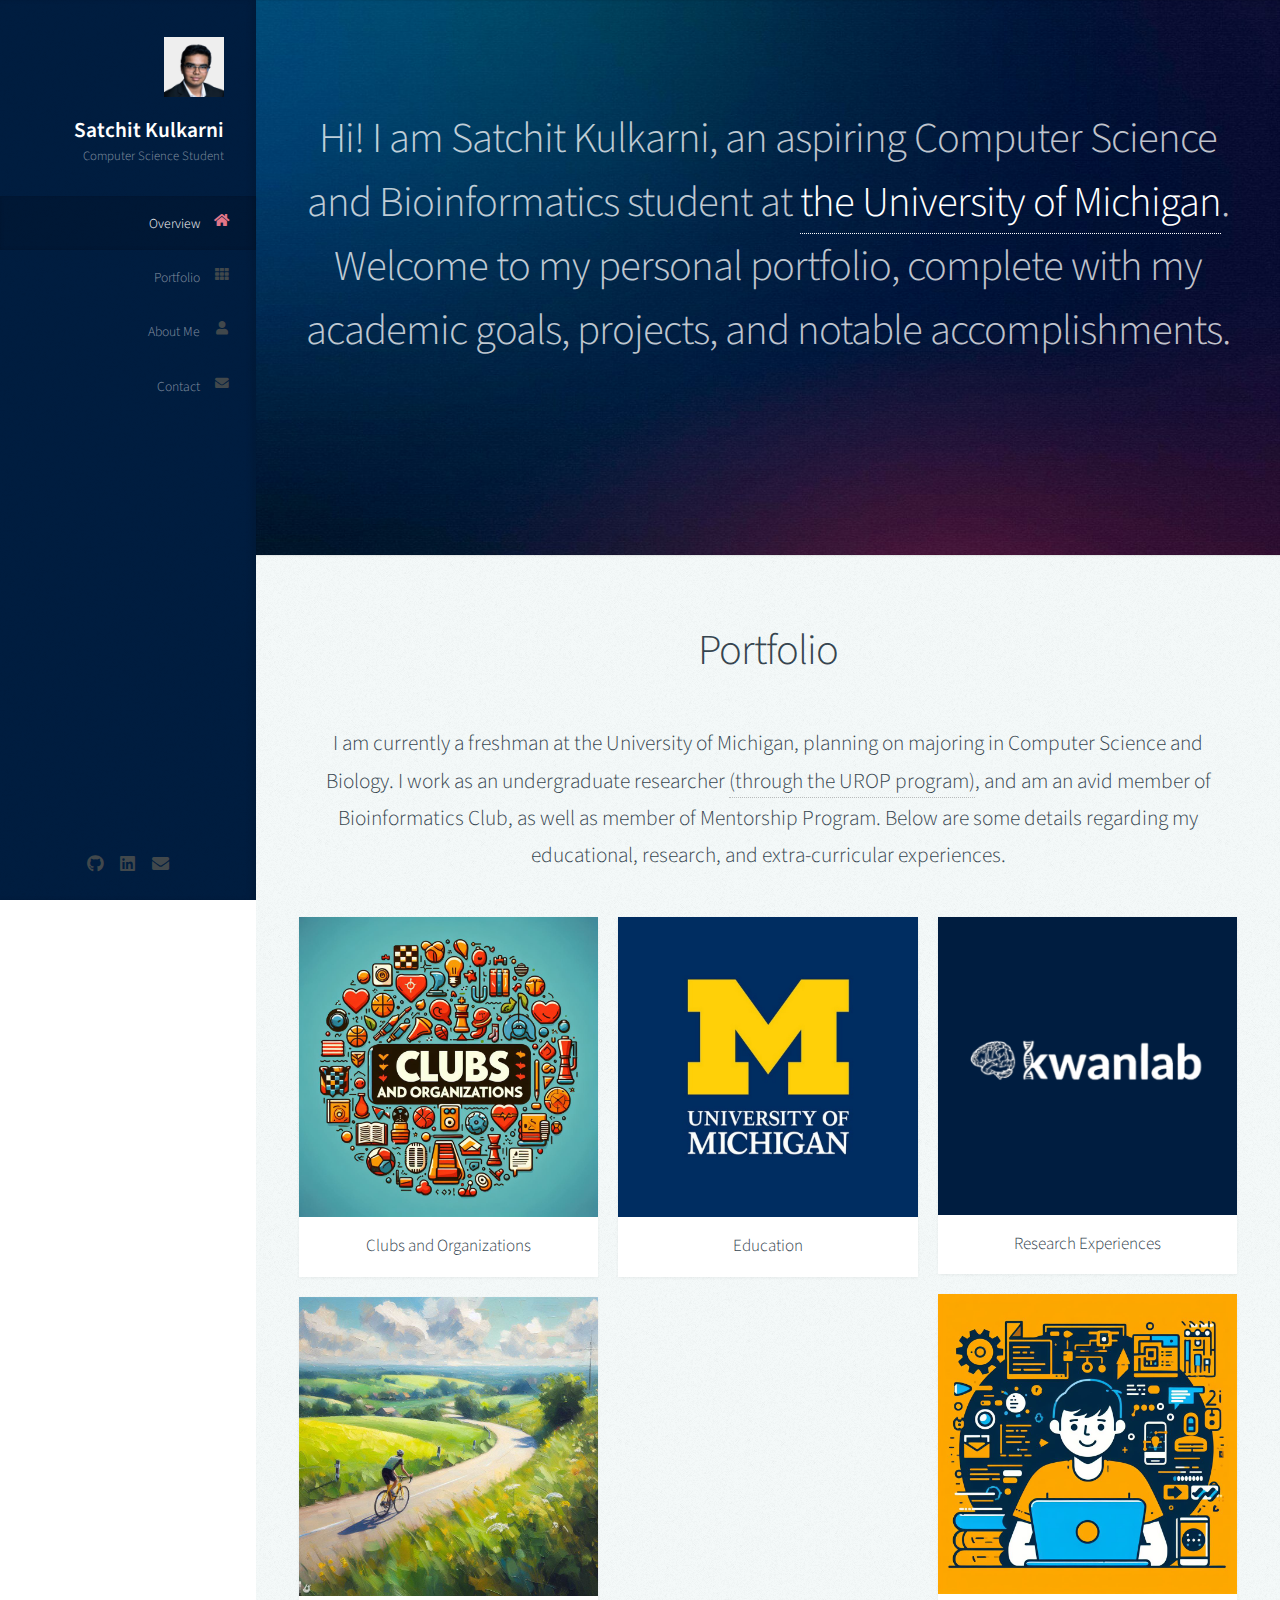
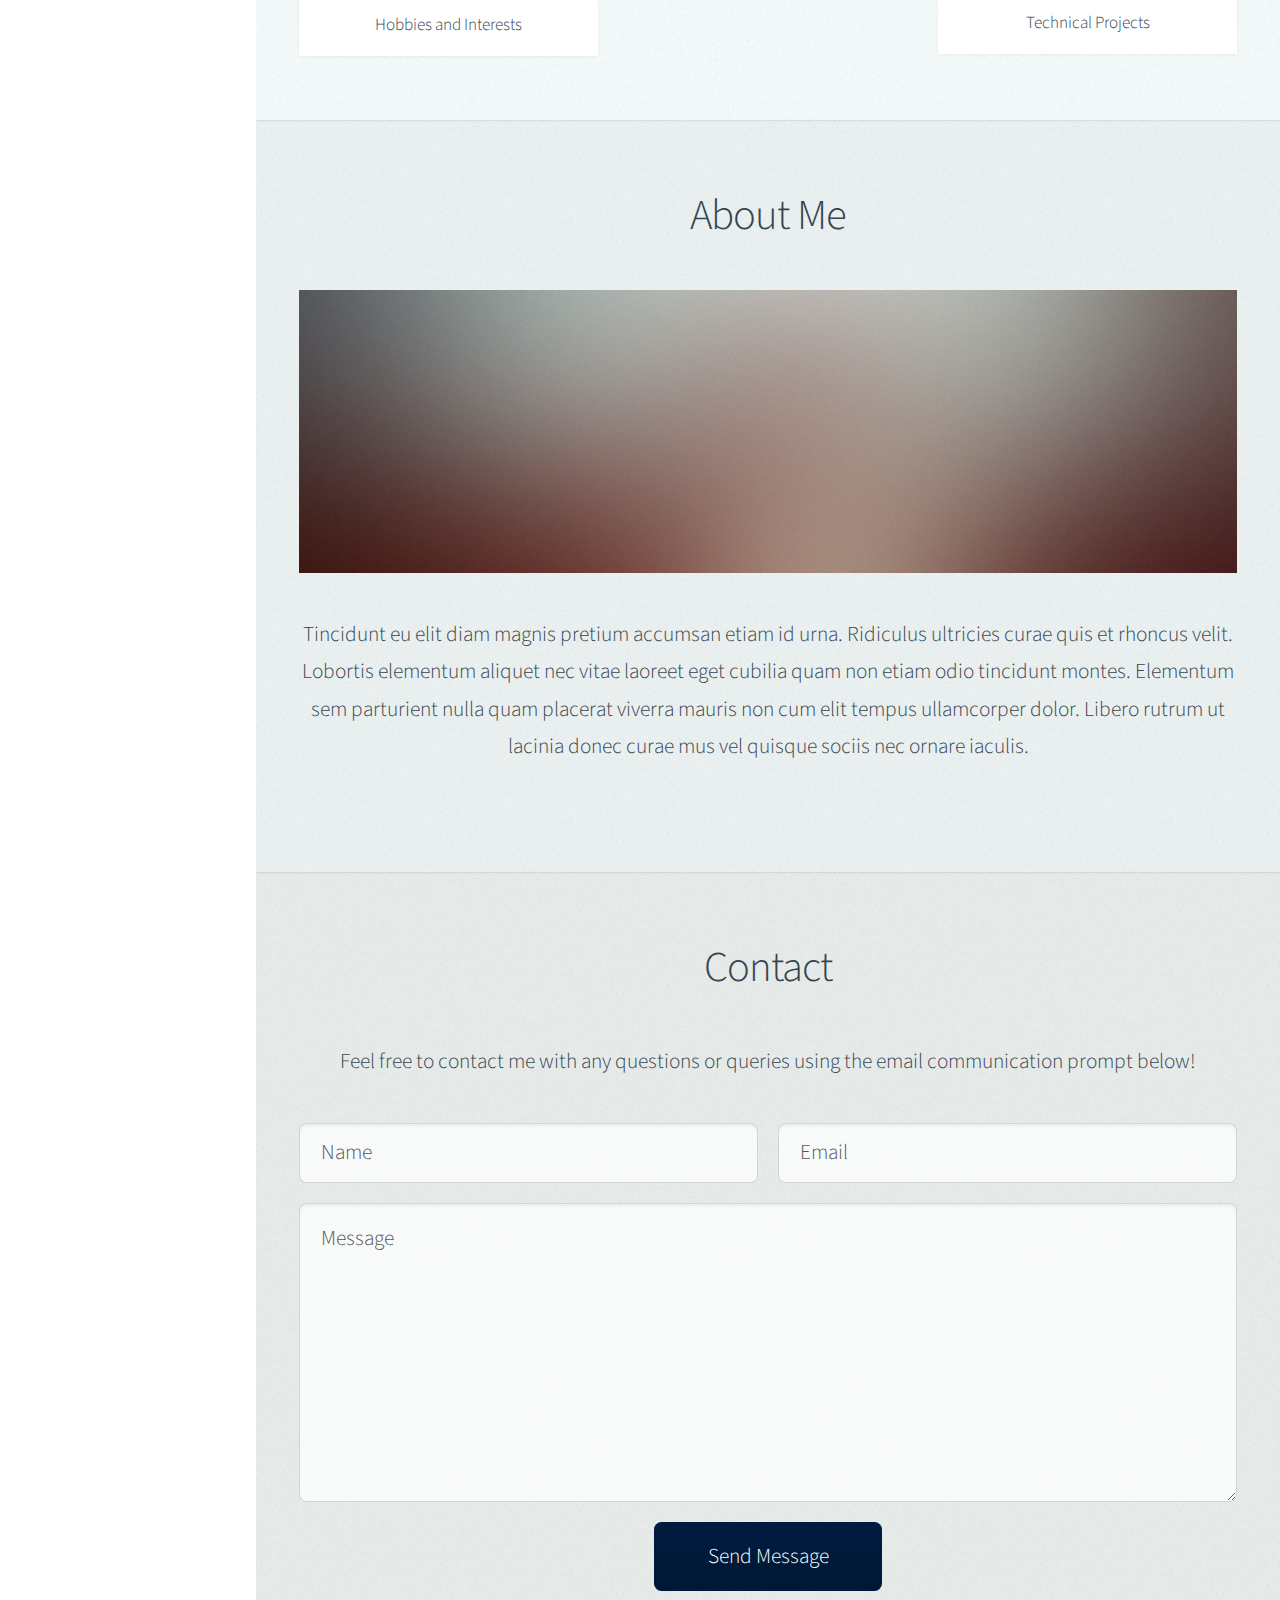
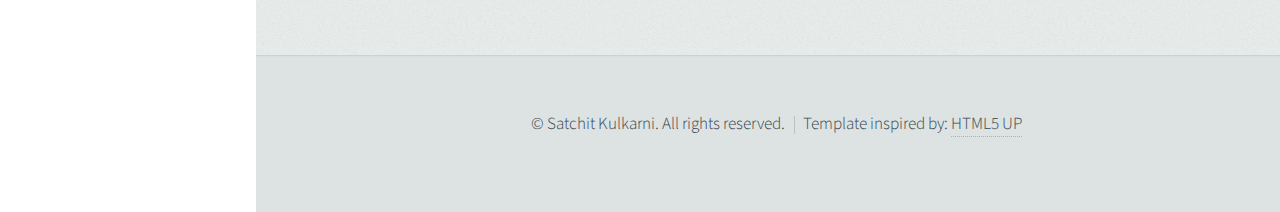
==== commit ff90db42: "changed intro -> overview" ====
--- a/index.html
+++ b/index.html
@@ -28,7 +28,7 @@
 					<!-- Nav -->
 						<nav id="nav">
 							<ul>
-								<li><a href="#top" id="top-link"><span class="icon solid fa-home">Intro</span></a></li>
+								<li><a href="#top" id="top-link"><span class="icon solid fa-home">Overview</span></a></li>
 								<li><a href="#portfolio" id="portfolio-link"><span class="icon solid fa-th">Portfolio</span></a></li>
 								<li><a href="#about" id="about-link"><span class="icon solid fa-user">About Me</span></a></li>
 								<li><a href="#contact" id="contact-link"><span class="icon solid fa-envelope">Contact</span></a></li>
--- a/assets/css/main.css
+++ b/assets/css/main.css
@@ -88,7 +88,7 @@
 		font-size: 19pt;
 		font-weight: 300;
 		line-height: 1.75em;
-		color: #888;
+		color: #36454F;
 	}
 
 		body.is-preload *, body.is-preload *:before, body.is-preload *:after {
@@ -107,12 +107,12 @@
 		font-size: 19pt;
 		font-weight: 300;
 		line-height: 1.75em;
-		color: #888;
+		color: #36454F;
 	}
 
 	h1, h2, h3, h4, h5, h6 {
 		font-weight: 300;
-		color: #666;
+		color: #36454F;
 		line-height: 1.5em;
 	}
 
@@ -122,7 +122,7 @@
 	}
 
 		h1 a strong, h2 a strong, h3 a strong, h4 a strong, h5 a strong, h6 a strong {
-			color: #333;
+			color: #1B1212;
 		}
 
 	h2 {
@@ -131,11 +131,11 @@
 	}
 
 		h2.alt {
-			color: #888;
+			color: #36454F;
 		}
 
 			h2.alt strong {
-				color: #666;
+				color: #36454F;
 			}
 
 	h3 {
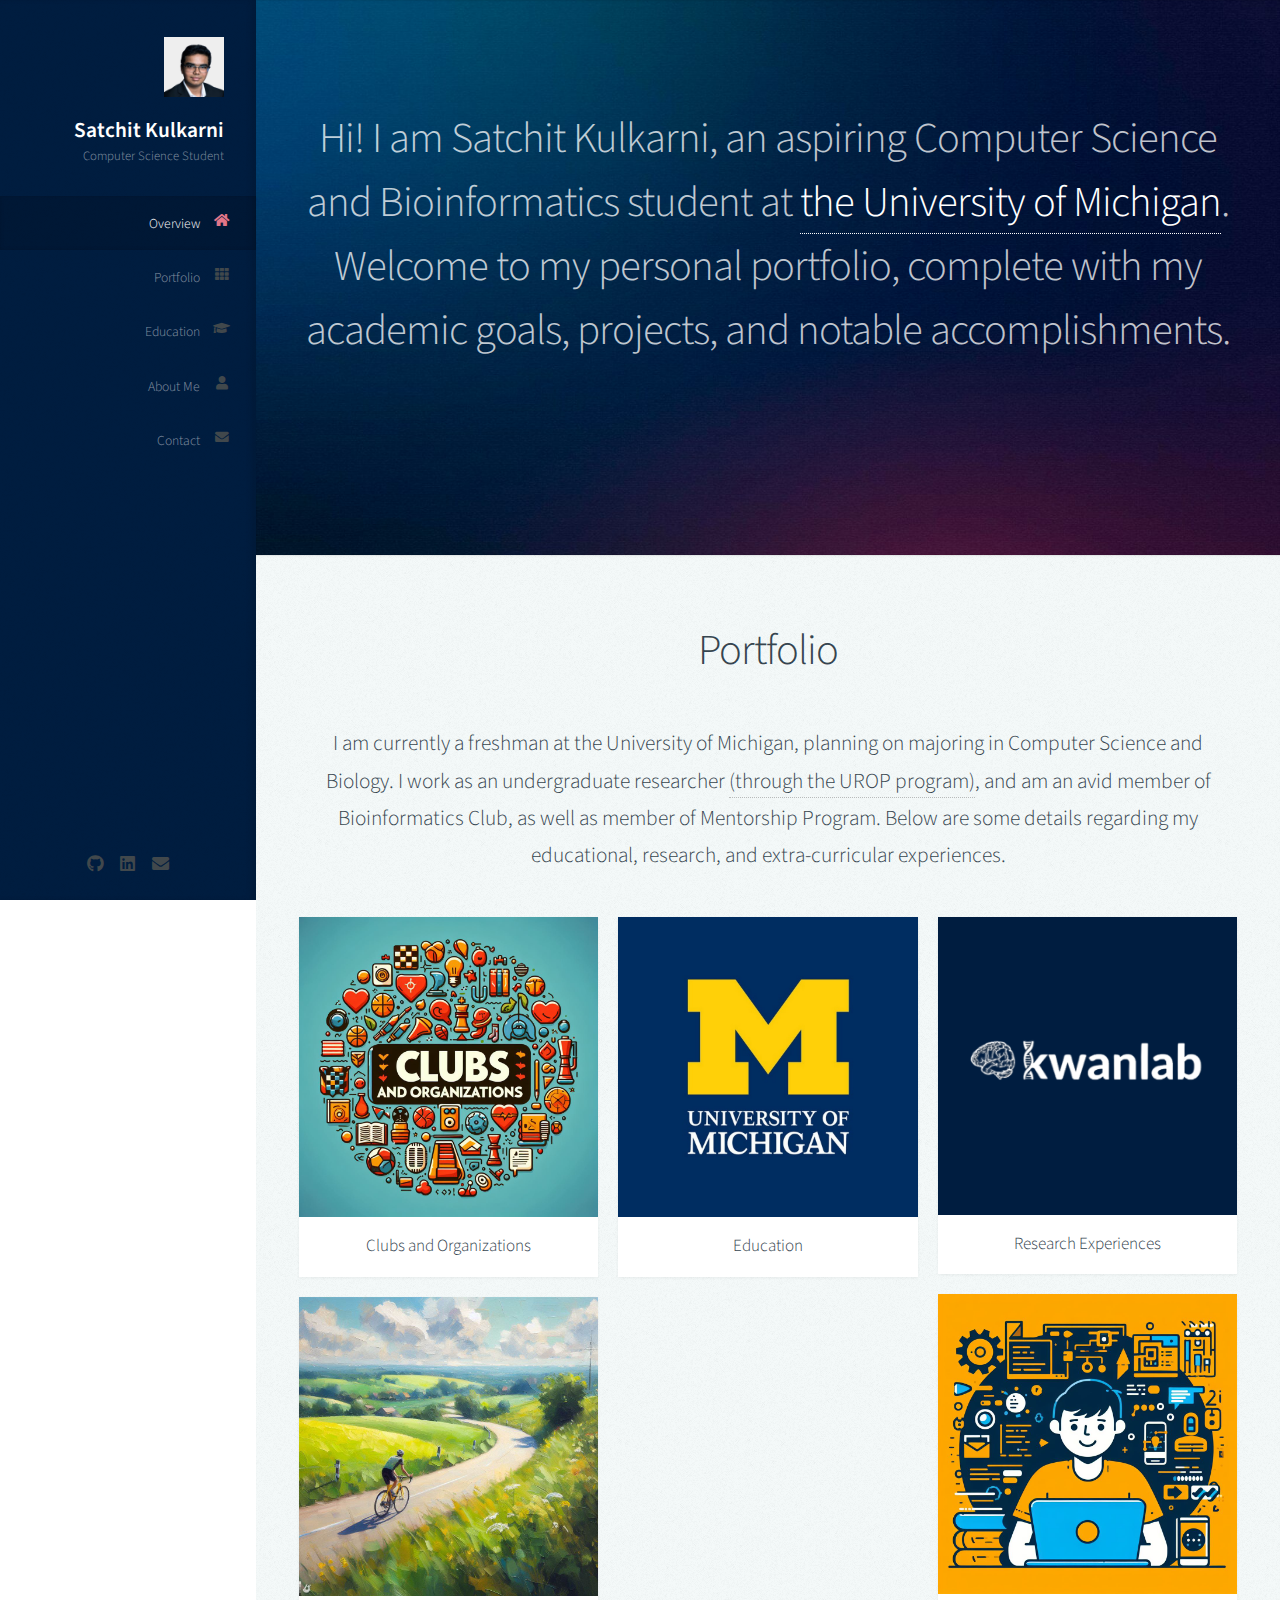
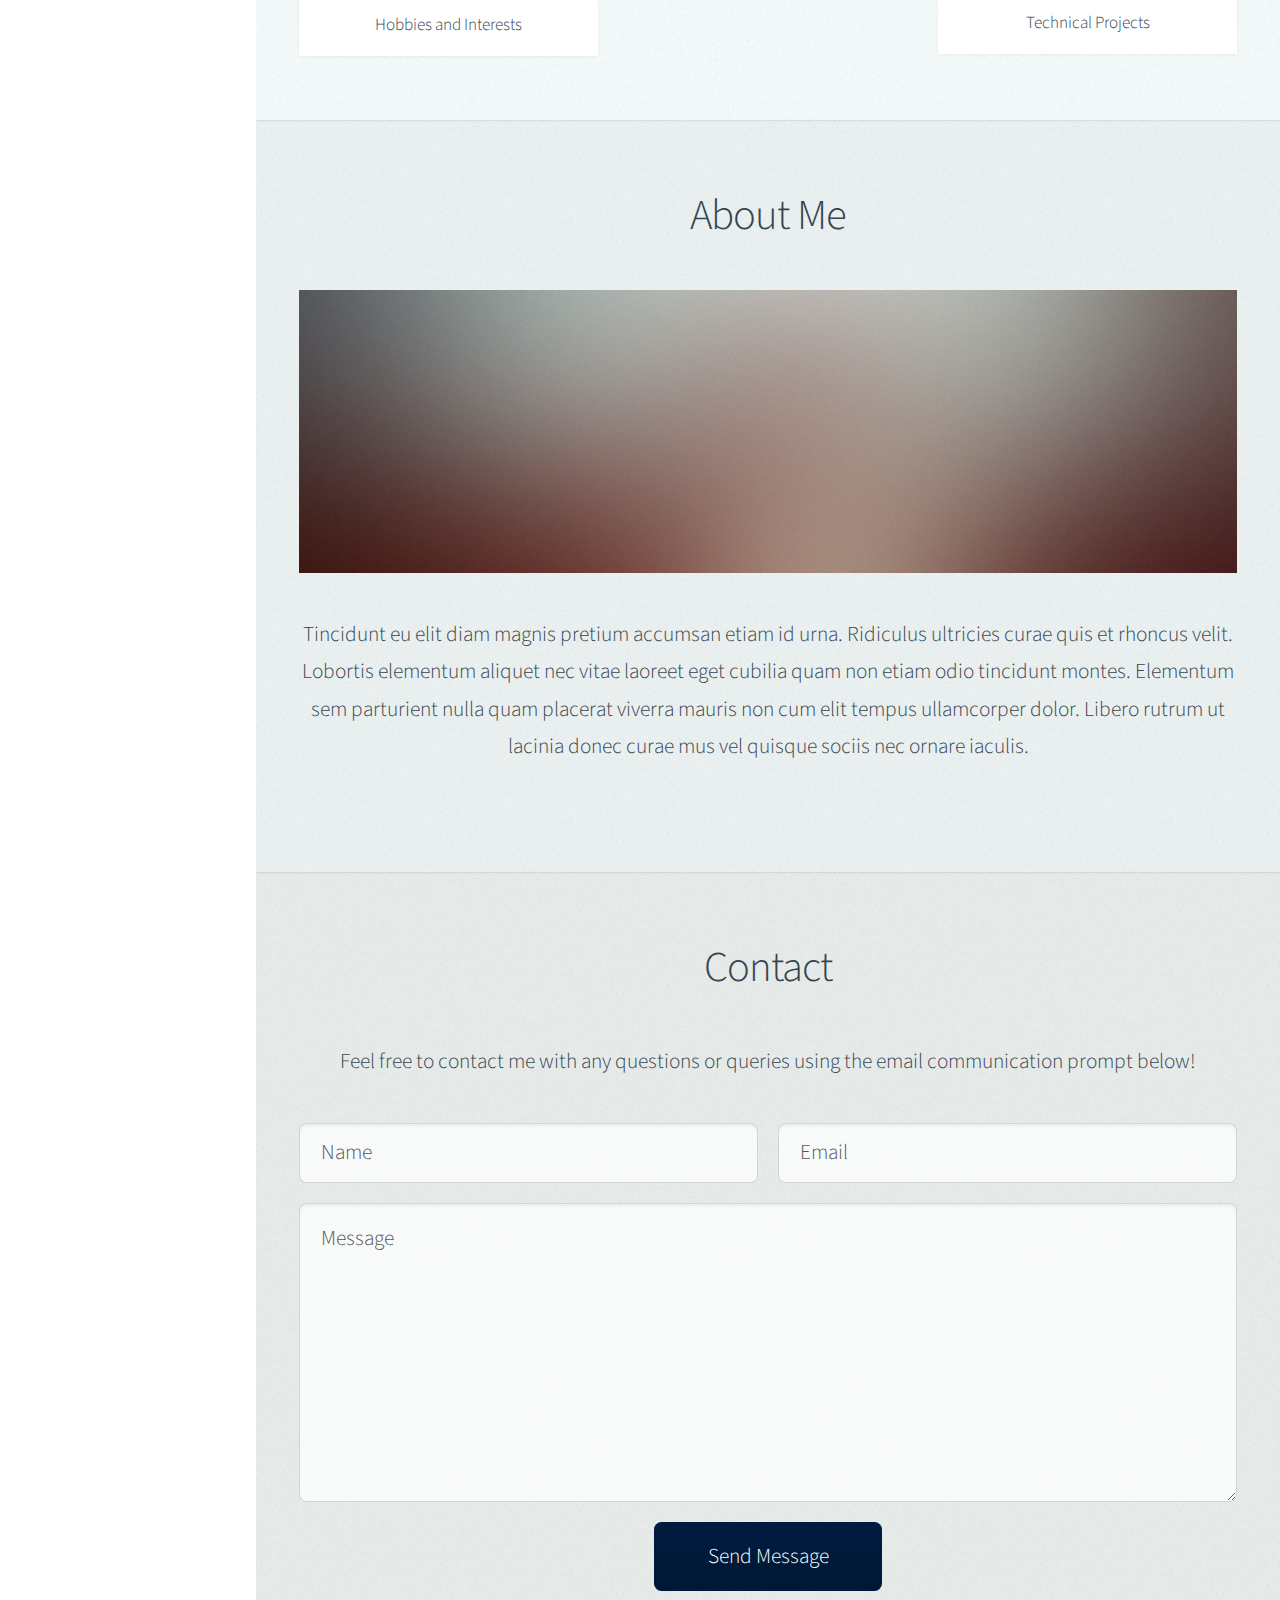
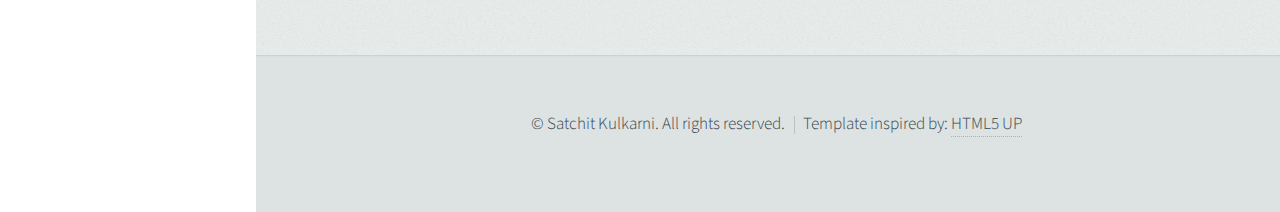
==== commit 38095a8f: "this done work pls halp" ====
--- a/index.html
+++ b/index.html
@@ -30,6 +30,11 @@
 							<ul>
 								<li><a href="#top" id="top-link"><span class="icon solid fa-home">Overview</span></a></li>
 								<li><a href="#portfolio" id="portfolio-link"><span class="icon solid fa-th">Portfolio</span></a></li>
+								<nav id="nav">
+										<ul>
+											<li><a href="#education" id="education-link"><span class="icon solid fa-graduation-cap">Education</span></a></li>
+										</ul>
+								</nav>
 								<li><a href="#about" id="about-link"><span class="icon solid fa-user">About Me</span></a></li>
 								<li><a href="#contact" id="contact-link"><span class="icon solid fa-envelope">Contact</span></a></li>
 							</ul>
--- a/assets/css/main.css
+++ b/assets/css/main.css
@@ -2186,7 +2186,7 @@
 		background-color: #dce3e2;
 		padding: 3em 0 4em 0;
 		box-shadow: inset 0 1px 0 0 rgba(0, 0, 0, 0.05), inset 0 0.1em 0.1em 0 rgba(0, 0, 0, 0.025);
-		font-size: 0.8em;
+		font-size: 0.8em;	
 	}
 
 		#footer .copyright {
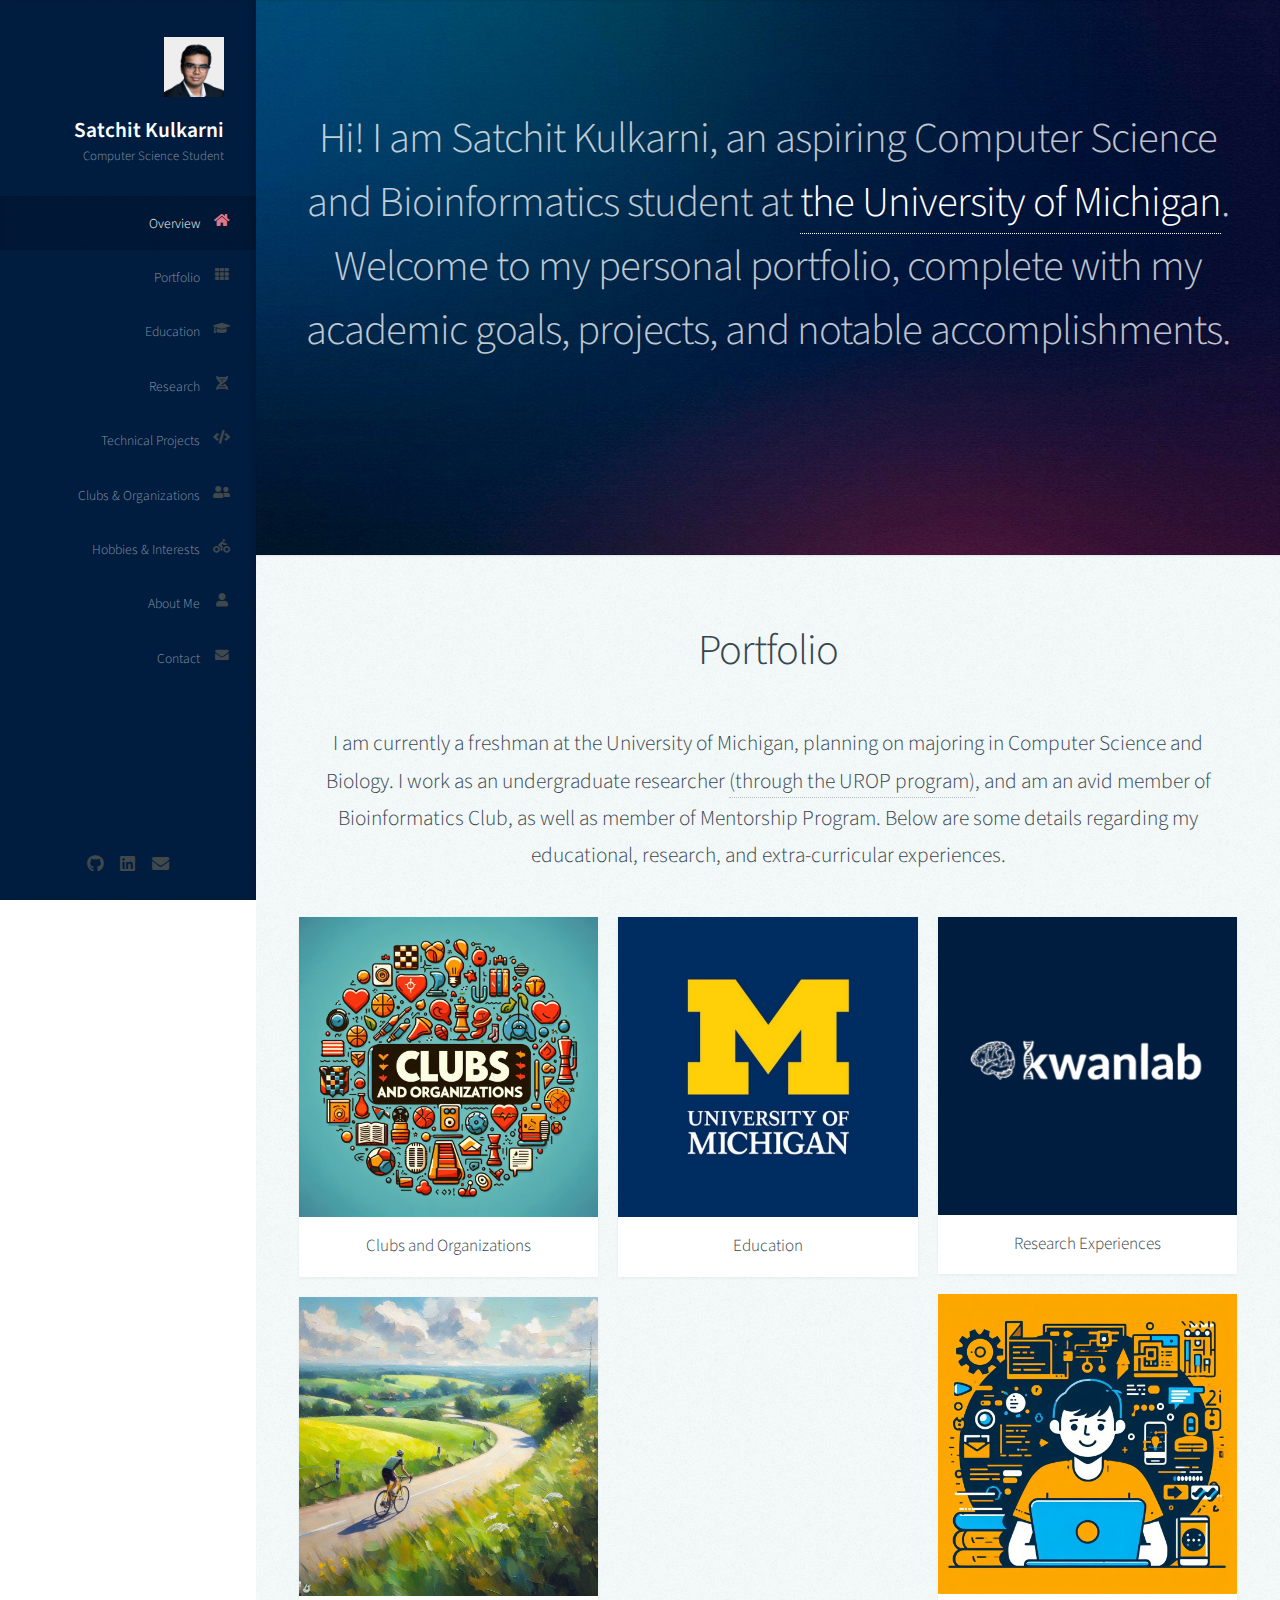
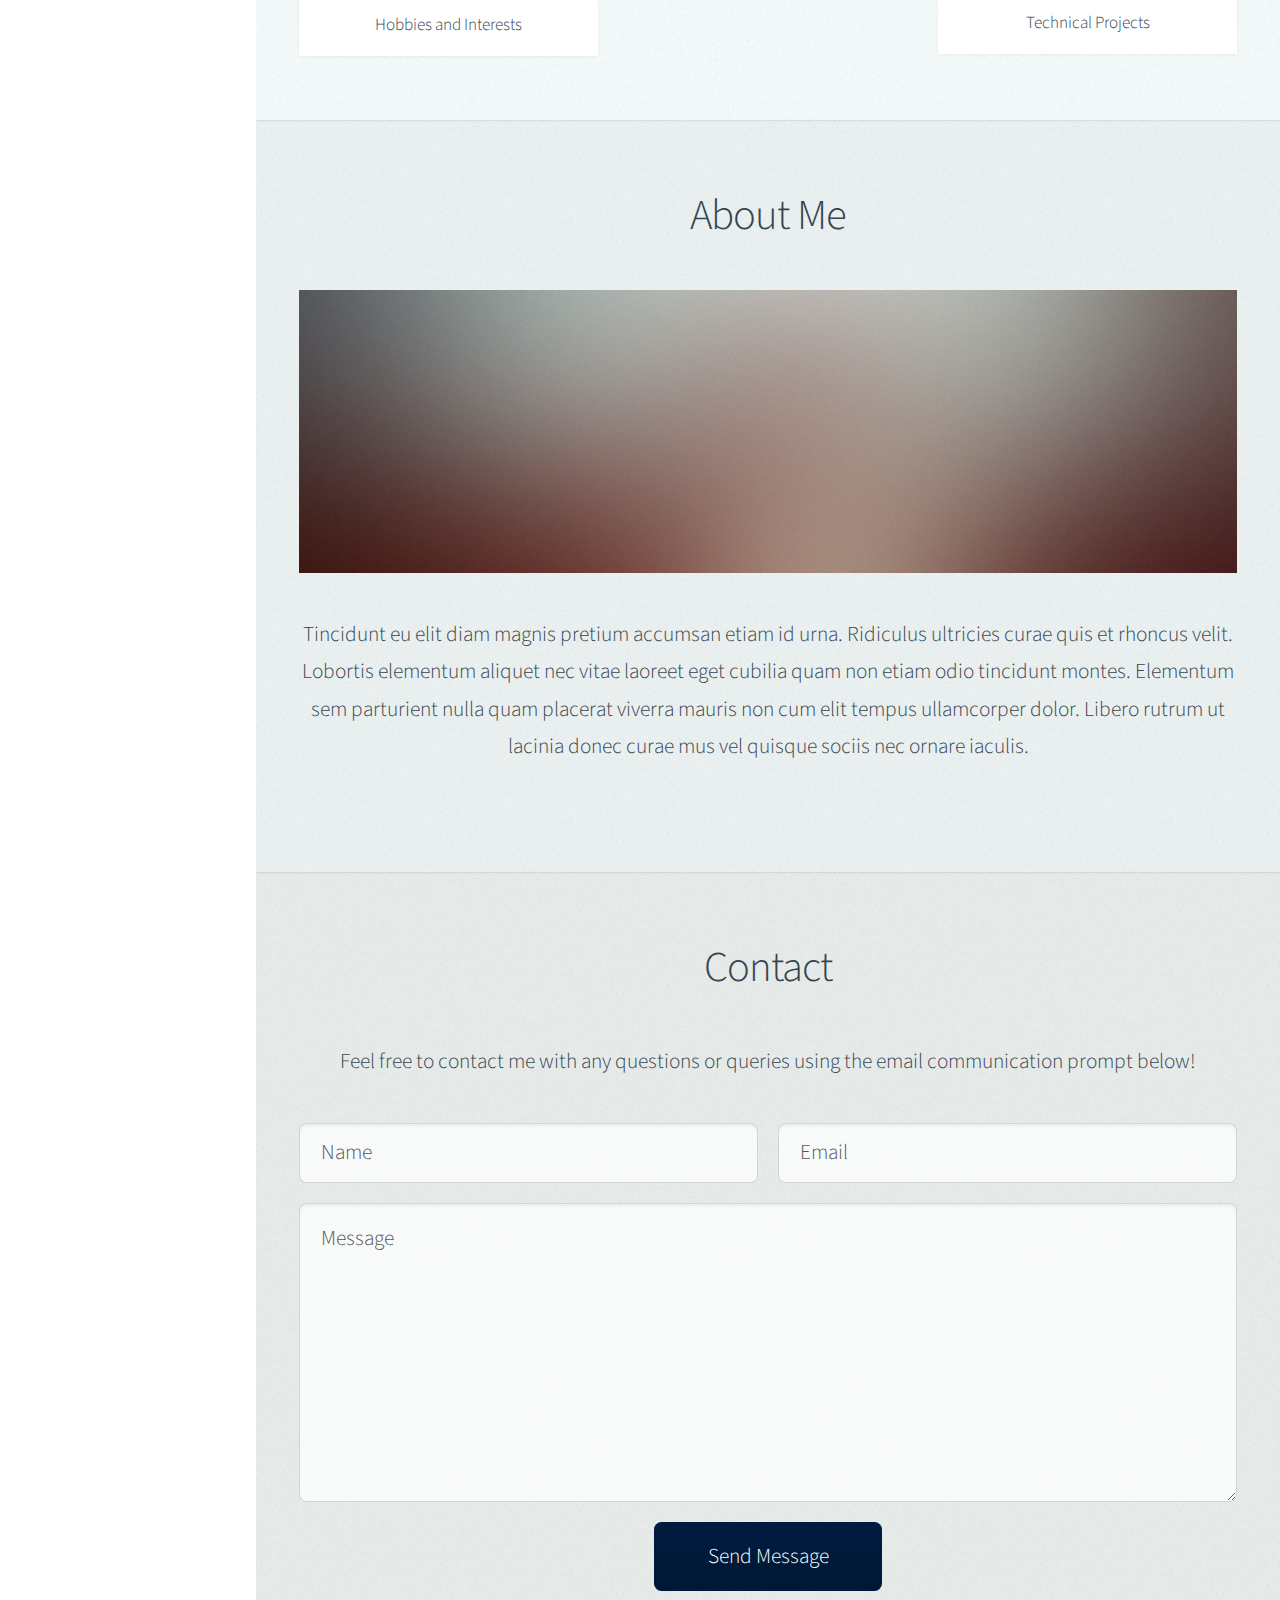
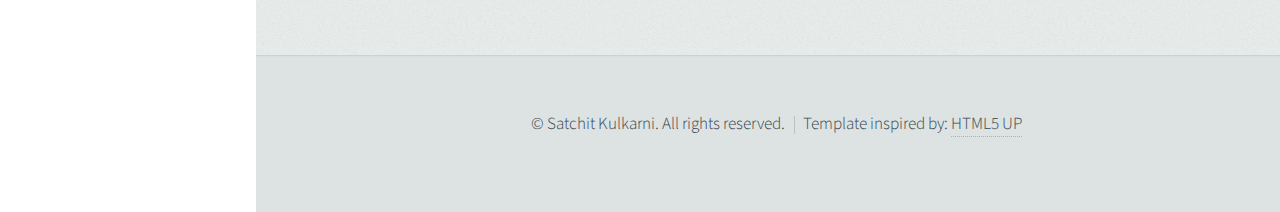
==== commit cf05aa99: "fontawesome updated to latest, added subnav" ====
--- a/index.html
+++ b/index.html
@@ -30,11 +30,11 @@
 							<ul>
 								<li><a href="#top" id="top-link"><span class="icon solid fa-home">Overview</span></a></li>
 								<li><a href="#portfolio" id="portfolio-link"><span class="icon solid fa-th">Portfolio</span></a></li>
-								<nav id="nav">
-										<ul>
-											<li><a href="#education" id="education-link"><span class="icon solid fa-graduation-cap">Education</span></a></li>
-										</ul>
-								</nav>
+								<li class="subnav"><a href="#education" id="education-link"><span class="icon solid fa-graduation-cap">Education</span></a></li>
+								<li class="subnav"><a href="#research" id="research-link"><span class="icon solid fa-dna">Research</span></a></li>
+								<li class="subnav"><a href="#projects" id="projects-link"><span class="icon solid fa-code">Technical Projects</span></a></li>
+								<li class="subnav"><a href="#clubsorgs" id="clubsorgs-link"><span class="icon solid fa-user-group">Clubs & Organizations</span></a></li>
+								<li class="subnav"><a href="#hobbies" id="hobbies-link"><span class="icon solid fa-person-biking">Hobbies & Interests</span></a></li>
 								<li><a href="#about" id="about-link"><span class="icon solid fa-user">About Me</span></a></li>
 								<li><a href="#contact" id="contact-link"><span class="icon solid fa-envelope">Contact</span></a></li>
 							</ul>
--- a/assets/css/main.css
+++ b/assets/css/main.css
@@ -35,6 +35,10 @@
 
 ol, ul {
 	list-style: none;
+}
+.subnav{
+	margin: 0px 00px 0px 20px;
+	/*font-size: 17px; */
 }
 
 blockquote, q {
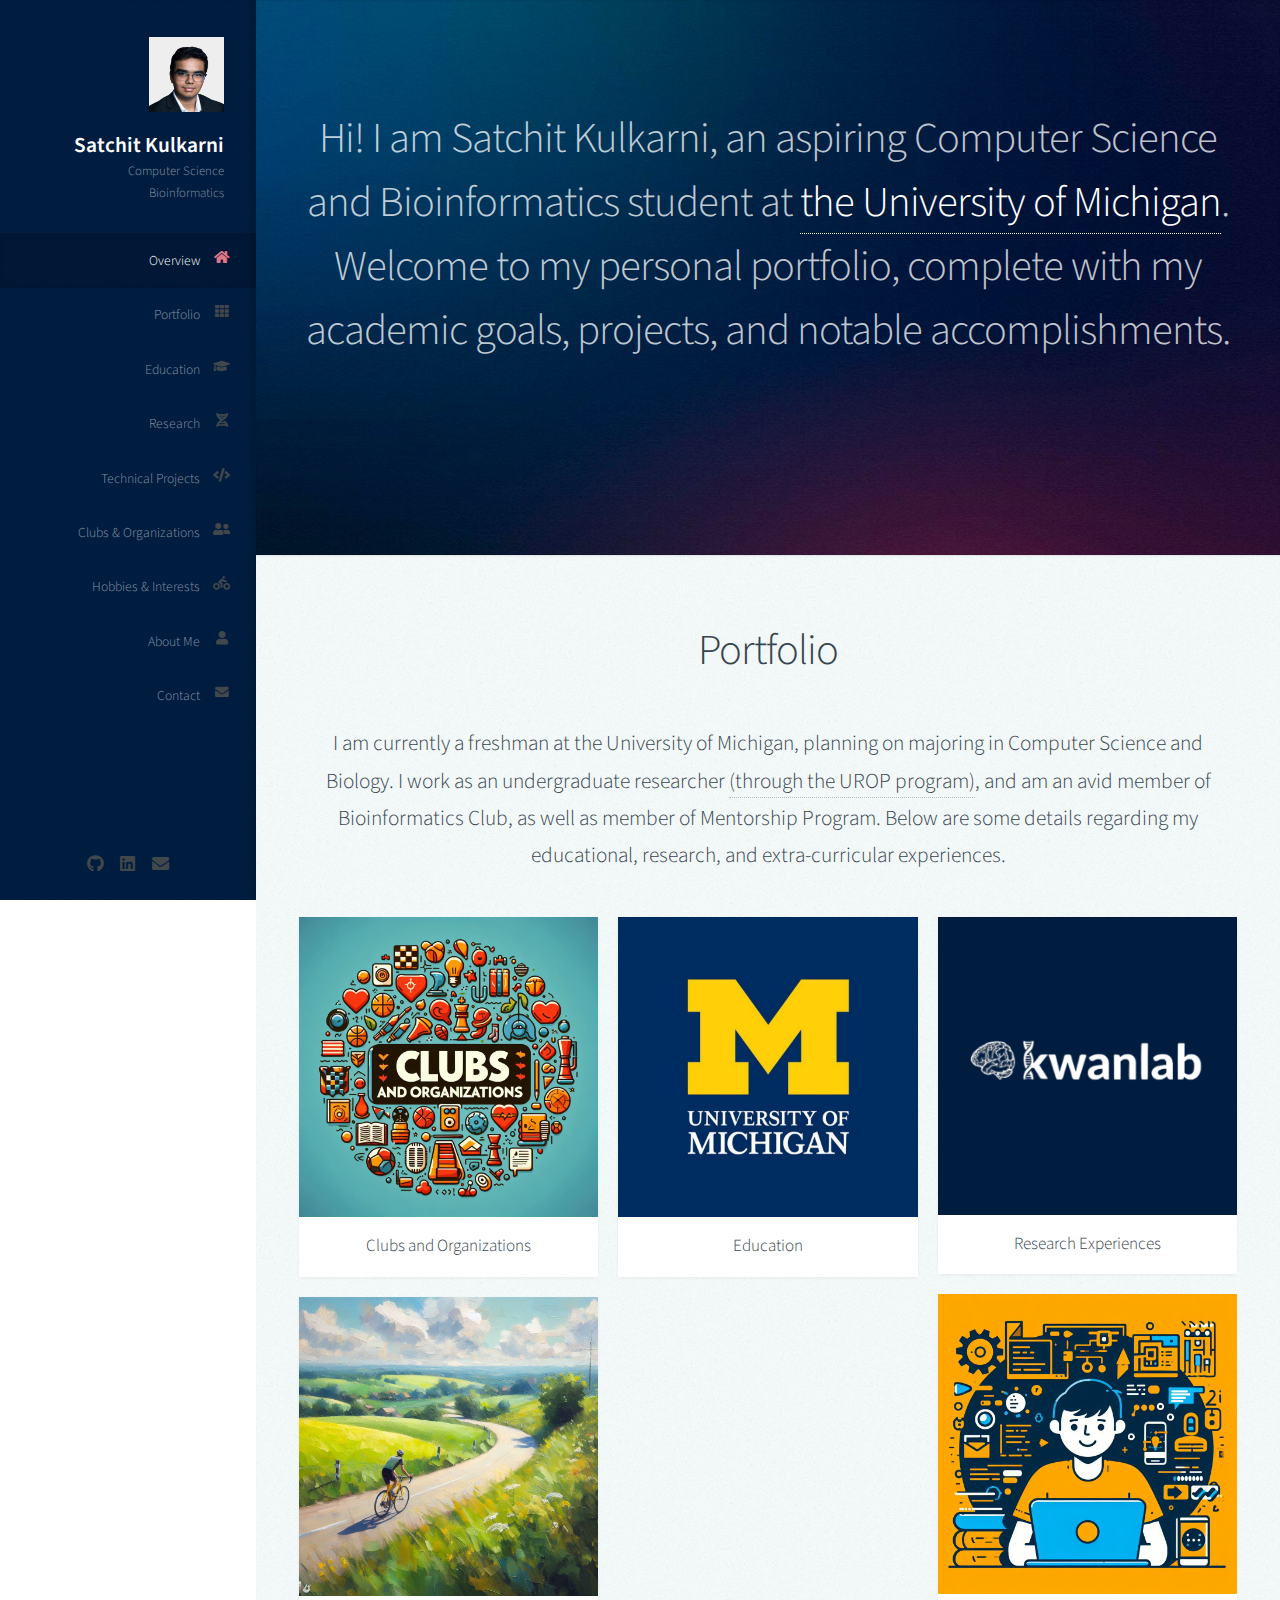
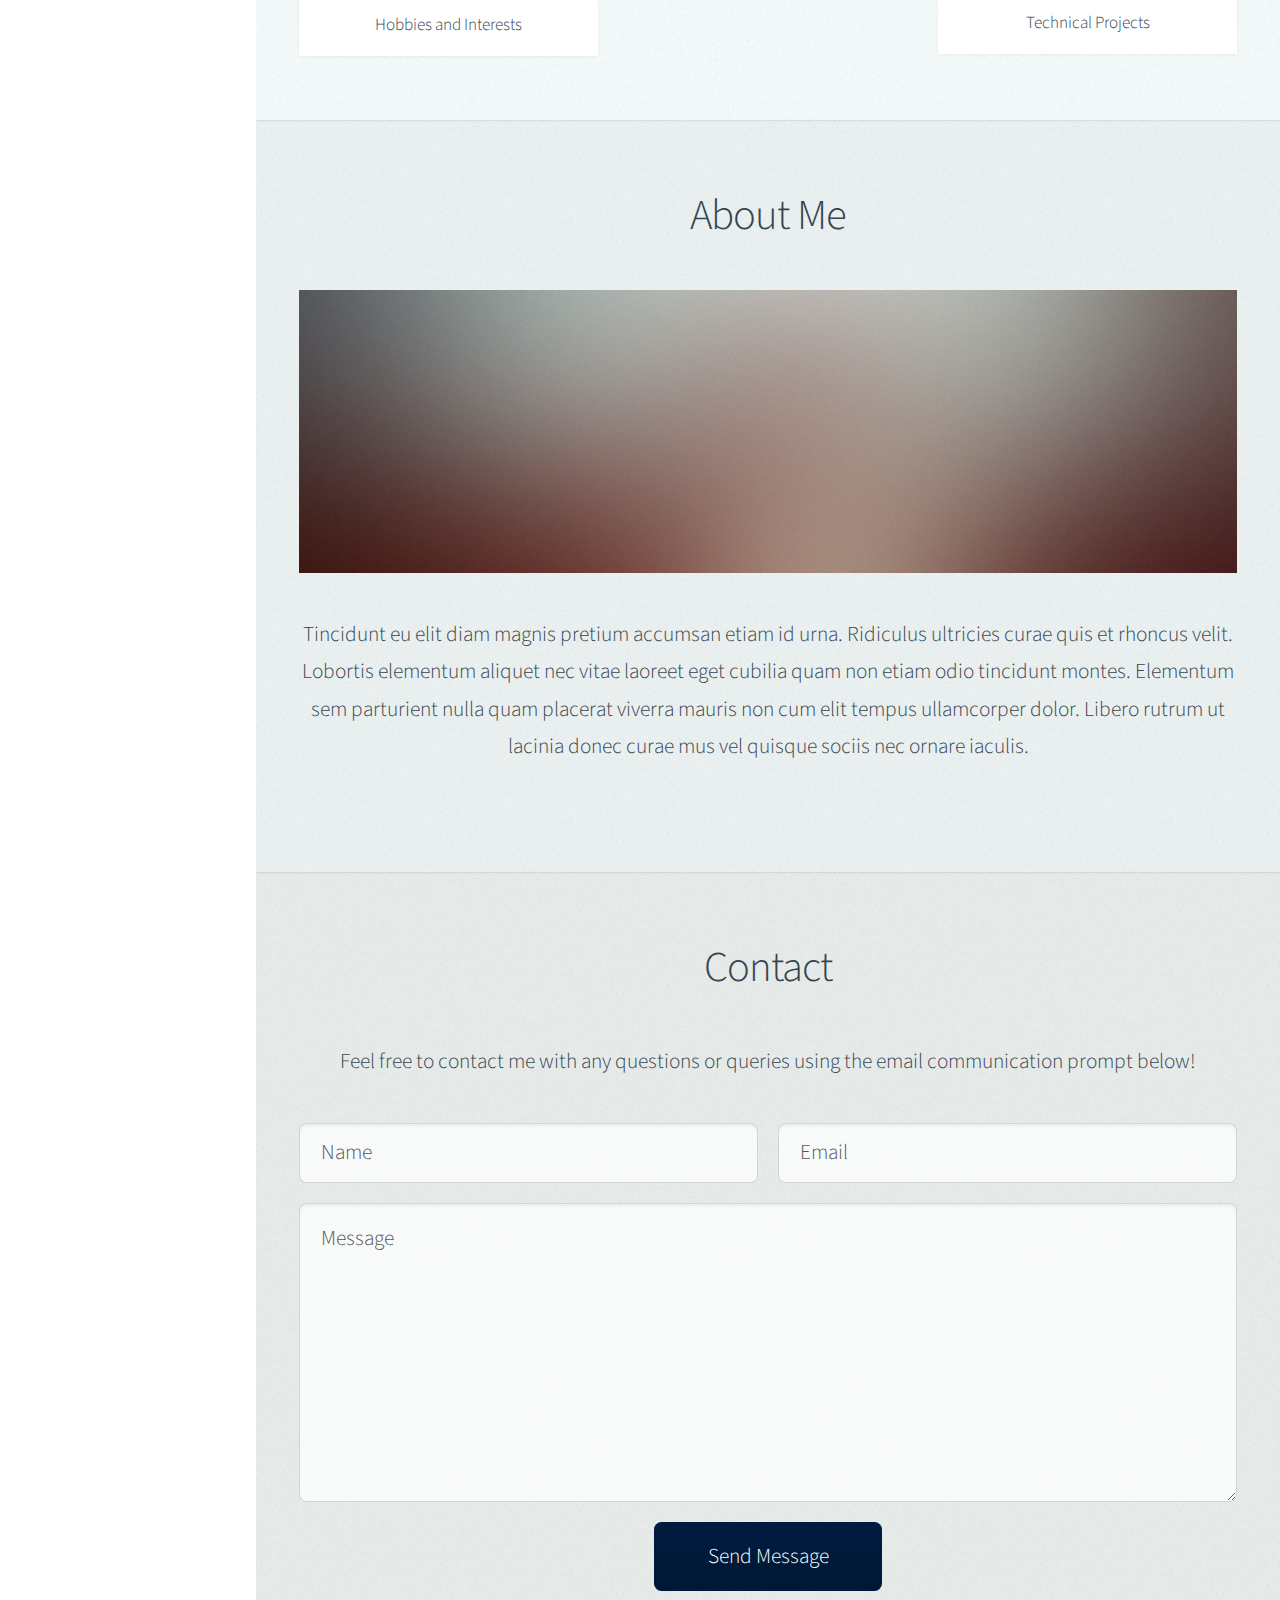
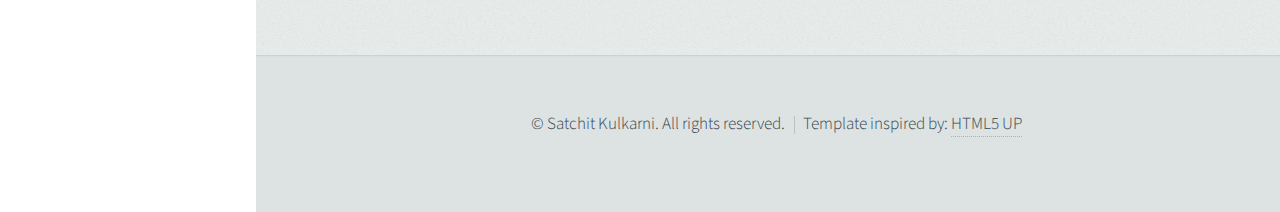
==== commit fad43b95: "avatar fixed + added bioinf" ====
--- a/index.html
+++ b/index.html
@@ -22,7 +22,8 @@
 						<div id="logo">
 							<span class="image avatar48"><img src="images/avatar.png" alt="" /></span>
 							<h1 id="title">Satchit Kulkarni</h1>
-							<p>Computer Science Student</p>
+							<p>Computer Science</p>
+							<p>Bioinformatics</p>
 						</div>
 
 					<!-- Nav -->
--- a/assets/css/main.css
+++ b/assets/css/main.css
@@ -1759,14 +1759,14 @@
 		}
 
 		.image.avatar48 {
-			width: 60px;
-			height: 60px;
+			width: 75px;
+			height: 75px;
 			background: #f00;
 		}
 
 			.image.avatar48 img {
-				width: 60px;
-				height: 60px;
+				width: 75px;
+				height: 75px;
 			}
 
 		.image.fit {
